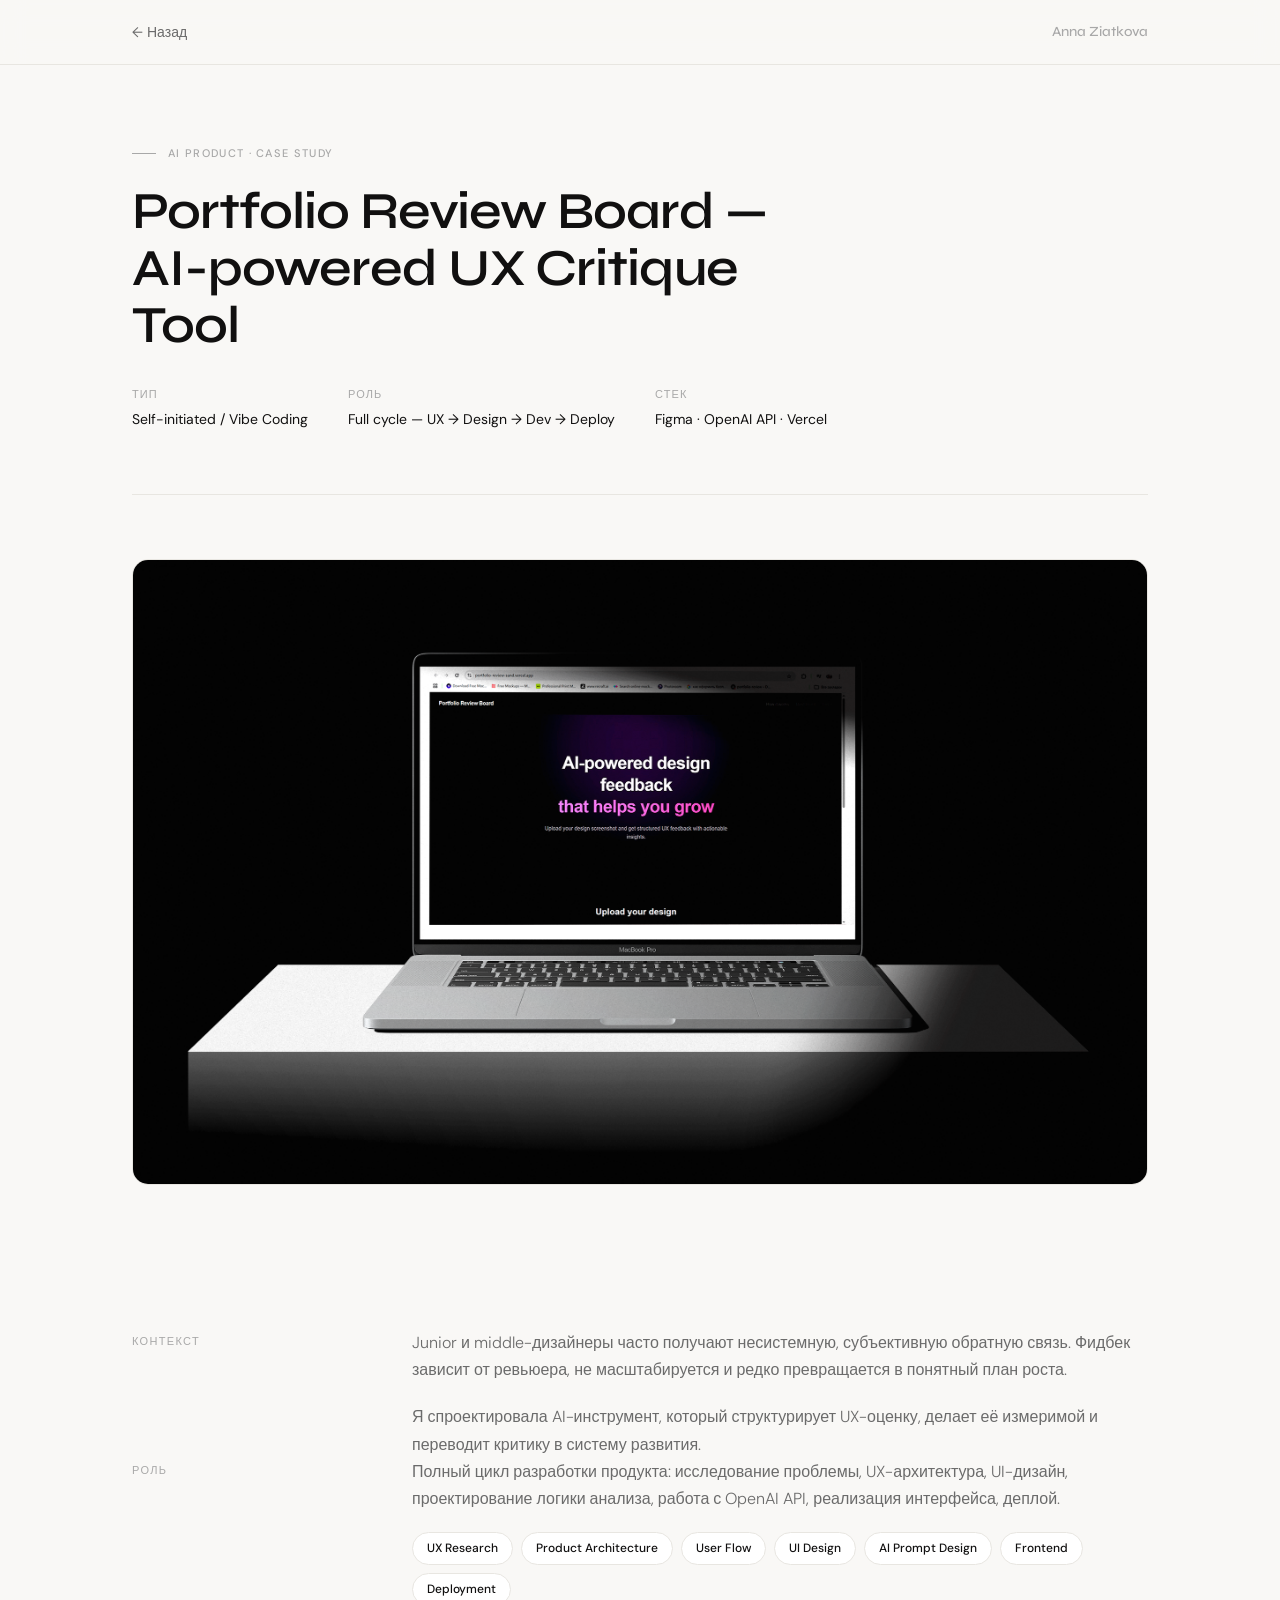
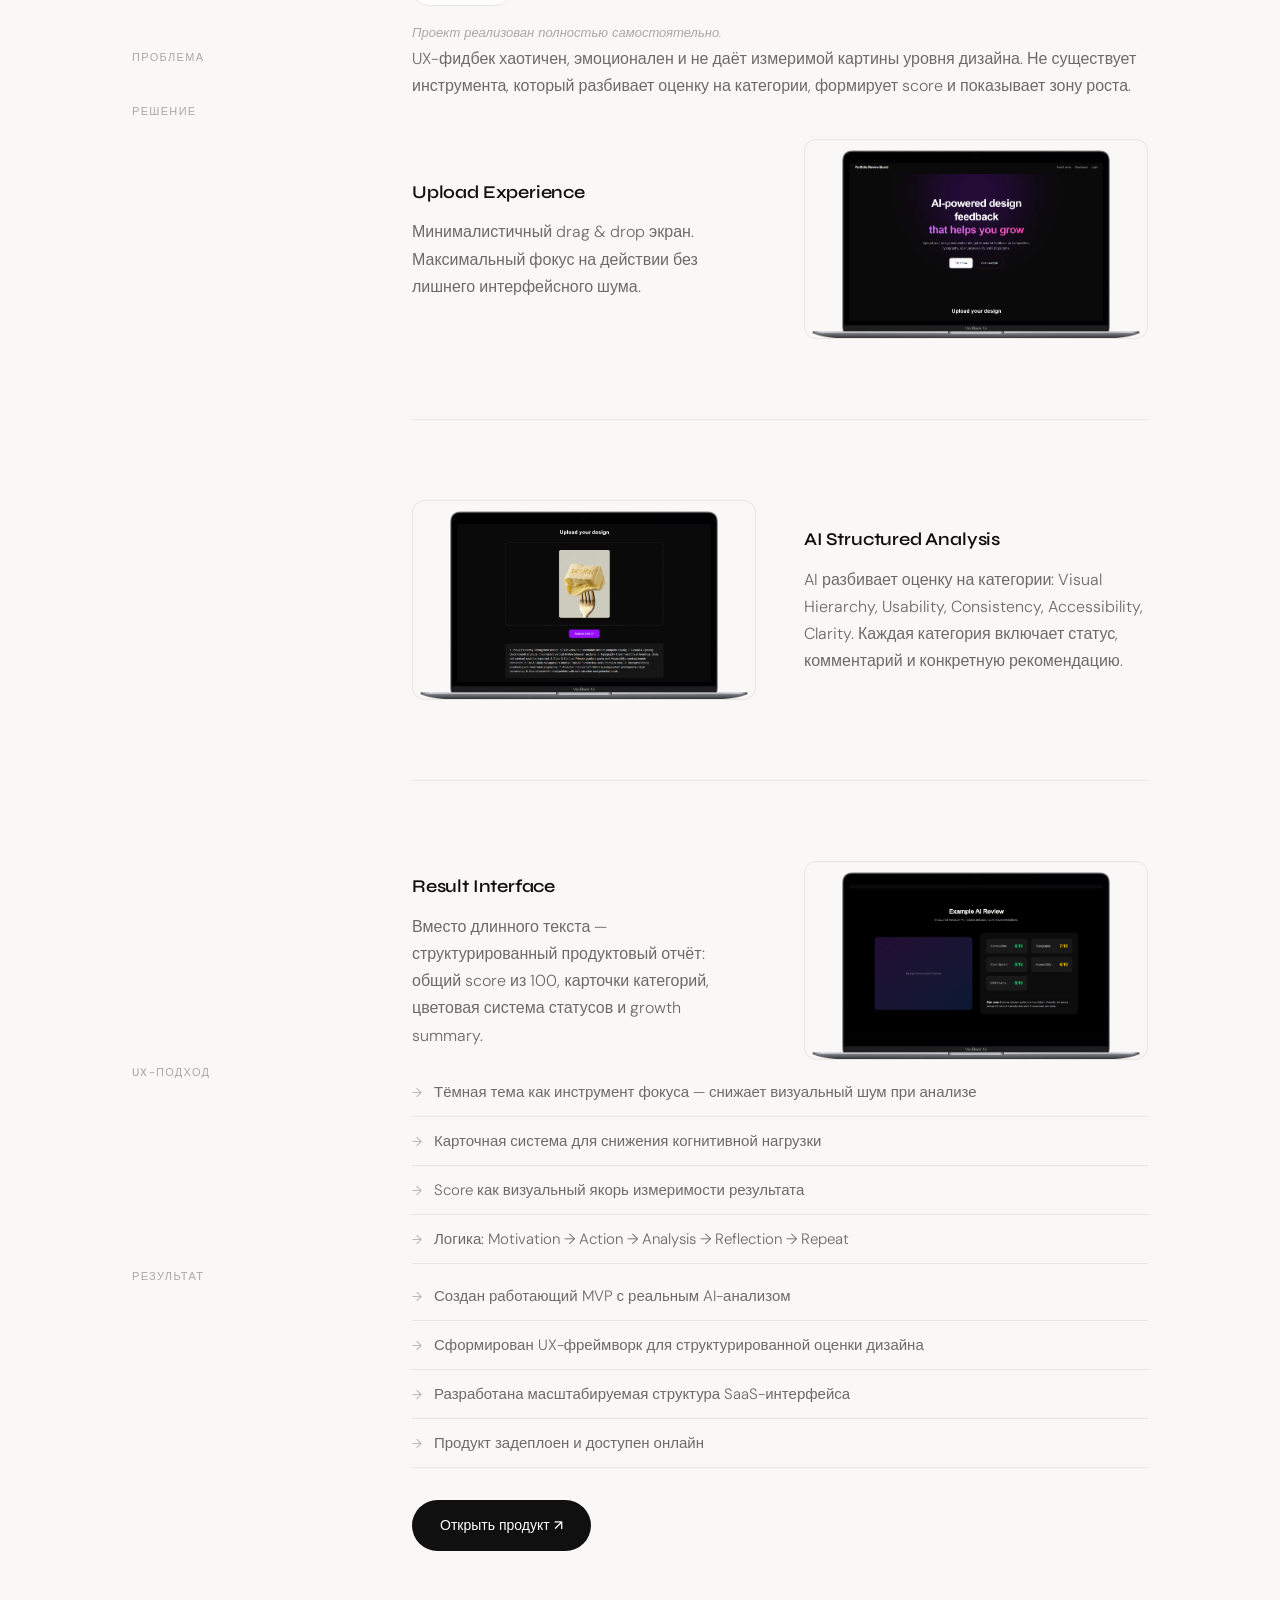
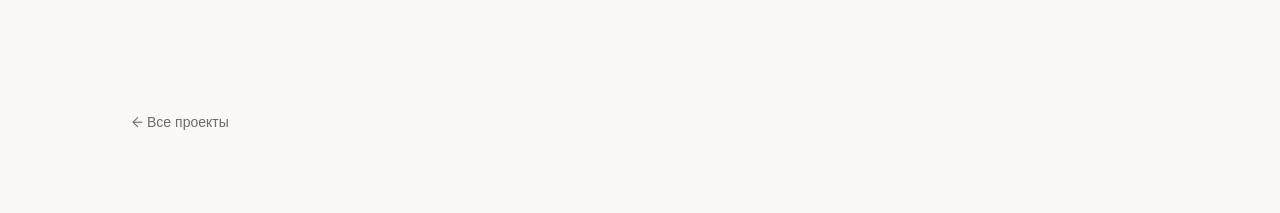
==== ai-portfolio.html @ 6f8b8b16 "update design" ====
<!DOCTYPE html>
<html lang="ru">
<head>
<meta charset="UTF-8">
<meta name="viewport" content="width=device-width, initial-scale=1.0">
<title>AI Portfolio Analysis — Anna Ziatkova</title>
<link href="https://fonts.googleapis.com/css2?family=Syne:wght@400;500;600;700&family=DM+Sans:ital,wght@0,300;0,400;0,500;1,300&display=swap" rel="stylesheet">
<style>

*, *::before, *::after {
  margin: 0;
  padding: 0;
  box-sizing: border-box;
}

:root {
  --bg: #F9F8F6;
  --surface: #FFFFFF;
  --ink: #111010;
  --ink-secondary: #6B6B6B;
  --ink-tertiary: #A8A8A8;
  --border: #E8E6E1;
  --bg-tag: #F2F1EE;

  --font-display: 'Syne', sans-serif;
  --font-body: 'DM Sans', sans-serif;
  --max-w: 1080px;
}

html { scroll-behavior: smooth; }

body {
  font-family: var(--font-body);
  background: var(--bg);
  color: var(--ink);
  font-size: 16px;
  line-height: 1.6;
  -webkit-font-smoothing: antialiased;
}

.wrap {
  max-width: var(--max-w);
  margin: 0 auto;
  padding: 0 32px;
}

/* NAV */
header {
  position: sticky;
  top: 0;
  z-index: 100;
  background: rgba(249, 248, 246, 0.9);
  backdrop-filter: blur(12px);
  border-bottom: 1px solid var(--border);
}

.nav {
  display: flex;
  justify-content: space-between;
  align-items: center;
  height: 64px;
}

.back-link {
  font-family: var(--font-body);
  font-size: 14px;
  color: var(--ink-secondary);
  text-decoration: none;
  display: flex;
  align-items: center;
  gap: 6px;
  transition: color 0.2s;
}
.back-link:hover { color: var(--ink); }

.nav-brand {
  font-family: var(--font-display);
  font-size: 14px;
  font-weight: 500;
  color: var(--ink-tertiary);
  text-decoration: none;
}

/* CASE HEADER */
.case-header {
  padding: 80px 0 64px;
  border-bottom: 1px solid var(--border);
}

.case-label {
  font-size: 11px;
  font-weight: 500;
  letter-spacing: 0.12em;
  text-transform: uppercase;
  color: var(--ink-tertiary);
  margin-bottom: 20px;
  display: flex;
  align-items: center;
  gap: 12px;
}

.case-label::before {
  content: '';
  display: block;
  width: 24px;
  height: 1px;
  background: var(--ink-tertiary);
}

.case-header h1 {
  font-family: var(--font-display);
  font-size: clamp(32px, 4.5vw, 52px);
  font-weight: 600;
  line-height: 1.1;
  letter-spacing: -0.02em;
  margin-bottom: 32px;
  max-width: 720px;
}

.case-meta-row {
  display: flex;
  gap: 40px;
  flex-wrap: wrap;
}

.case-meta-item {
  display: flex;
  flex-direction: column;
  gap: 4px;
}

.case-meta-label {
  font-size: 11px;
  letter-spacing: 0.1em;
  text-transform: uppercase;
  color: var(--ink-tertiary);
  font-weight: 500;
}

.case-meta-value {
  font-size: 14px;
  color: var(--ink);
  font-weight: 400;
}

/* HERO IMAGE */
.hero-image {
  margin: 64px 0;
}

.hero-image img {
  width: 100%;
  height: auto;
  border-radius: 16px;
  display: block;
  border: 1px solid var(--border);
}

.img-placeholder {
  width: 100%;
  height: 480px;
  border-radius: 16px;
  background: var(--surface);
  border: 1px solid var(--border);
  display: flex;
  align-items: center;
  justify-content: center;
  color: var(--ink-tertiary);
  font-size: 14px;
}

/* CONTENT */
.case-content {
  display: grid;
  grid-template-columns: 200px 1fr;
  gap: 0 80px;
  padding: 80px 0;
}

.case-section {
  display: contents;
}

.section-label {
  font-size: 11px;
  font-weight: 500;
  letter-spacing: 0.12em;
  text-transform: uppercase;
  color: var(--ink-tertiary);
  padding-top: 4px;
  position: sticky;
  top: 80px;
  align-self: start;
}

.section-body {
  padding-bottom: 80px;
  border-bottom: 1px solid var(--border);
  margin-bottom: 80px;
}

.section-body:last-child {
  border-bottom: none;
  margin-bottom: 0;
  padding-bottom: 0;
}

.section-body h2 {
  font-family: var(--font-display);
  font-size: 22px;
  font-weight: 600;
  margin-bottom: 16px;
  letter-spacing: -0.01em;
}

.section-body p {
  font-size: 16px;
  line-height: 1.7;
  color: var(--ink-secondary);
  font-weight: 300;
  margin-bottom: 20px;
}

.section-body p:last-child { margin-bottom: 0; }

/* ROLE TAGS */
.role-tags {
  display: flex;
  flex-wrap: wrap;
  gap: 8px;
  margin-top: 20px;
}

.role-tag {
  font-size: 12px;
  font-weight: 500;
  color: var(--ink);
  background: var(--surface);
  border: 1px solid var(--border);
  padding: 6px 14px;
  border-radius: 100px;
}

/* CASE NOTE */
.case-note {
  font-size: 13px !important;
  color: var(--ink-tertiary) !important;
  font-style: italic;
  margin-top: 16px !important;
}

/* SPLIT ROW (text + image) */
.split-row {
  display: grid;
  grid-template-columns: 1fr 1fr;
  gap: 48px;
  align-items: center;
  margin-top: 40px;
}

.split-row + .split-row {
  margin-top: 80px;
  padding-top: 80px;
  border-top: 1px solid var(--border);
}

.split-row.reverse { direction: rtl; }
.split-row.reverse > * { direction: ltr; }

.split-img img {
  width: 100%;
  height: auto;
  border-radius: 12px;
  display: block;
  border: 1px solid var(--border);
}

.split-img-placeholder {
  width: 100%;
  height: 280px;
  border-radius: 12px;
  background: var(--surface);
  border: 1px solid var(--border);
  display: flex;
  align-items: center;
  justify-content: center;
  color: var(--ink-tertiary);
  font-size: 13px;
}

.split-text h3 {
  font-family: var(--font-display);
  font-size: 18px;
  font-weight: 600;
  margin-bottom: 12px;
  letter-spacing: -0.01em;
}

/* RESULT LIST */
.result-list {
  list-style: none;
  margin-top: 8px;
}

.result-list li {
  font-size: 15px;
  color: var(--ink-secondary);
  font-weight: 300;
  padding: 12px 0;
  border-bottom: 1px solid var(--border);
  display: flex;
  align-items: baseline;
  gap: 12px;
}

.result-list li::before {
  content: '→';
  color: var(--ink-tertiary);
  font-size: 13px;
  flex-shrink: 0;
}

/* CTA BUTTON */
.cta-btn {
  display: inline-flex;
  align-items: center;
  gap: 8px;
  margin-top: 32px;
  padding: 14px 28px;
  background: var(--ink);
  color: #fff;
  font-family: var(--font-body);
  font-size: 14px;
  font-weight: 500;
  border-radius: 100px;
  text-decoration: none;
  transition: opacity 0.2s, transform 0.2s;
}

.cta-btn:hover {
  opacity: 0.85;
  transform: translateY(-1px);
}

/* BACK BUTTON */
.back-btn {
  display: inline-flex;
  align-items: center;
  gap: 8px;
  font-size: 14px;
  color: var(--ink-secondary);
  text-decoration: none;
  margin: 80px 0;
  transition: color 0.2s;
}
.back-btn:hover { color: var(--ink); }

/* RESPONSIVE */
@media (max-width: 860px) {
  .case-content {
    grid-template-columns: 1fr;
    gap: 0;
  }

  .section-label {
    position: static;
    margin-bottom: 12px;
  }

  .split-row {
    grid-template-columns: 1fr;
  }

  .split-row.reverse { direction: ltr; }
}

@media (max-width: 600px) {
  .wrap { padding: 0 20px; }
  .case-meta-row { gap: 24px; }
}

@keyframes fadeUp {
  from { opacity: 0; transform: translateY(12px); }
  to   { opacity: 1; transform: translateY(0); }
}

.case-label { animation: fadeUp 0.4s ease both; }
.case-header h1 { animation: fadeUp 0.4s 0.08s ease both; }
.case-meta-row { animation: fadeUp 0.4s 0.15s ease both; }

</style>
</head>
<body>

<header>
  <div class="wrap">
    <nav class="nav">
      <a href="index.html" class="back-link">← Назад</a>
      <a href="index.html" class="nav-brand">Anna Ziatkova</a>
    </nav>
  </div>
</header>

<main>
<div class="wrap">

  <div class="case-header">
    <p class="case-label">AI Product · Case Study</p>
    <h1>Portfolio Review Board — AI-powered UX Critique Tool</h1>
    <div class="case-meta-row">
      <div class="case-meta-item">
        <span class="case-meta-label">Тип</span>
        <span class="case-meta-value">Self-initiated / Vibe Coding</span>
      </div>
      <div class="case-meta-item">
        <span class="case-meta-label">Роль</span>
        <span class="case-meta-value">Full cycle — UX → Design → Dev → Deploy</span>
      </div>
      <div class="case-meta-item">
        <span class="case-meta-label">Стек</span>
        <span class="case-meta-value">Figma · OpenAI API · Vercel</span>
      </div>
    </div>
  </div>

  <div class="hero-image">
    <img src="assets/hero.png" alt="Portfolio Review Board Preview" onerror="this.parentNode.innerHTML='<div class=\'img-placeholder\'>hero.png</div>'">
  </div>

  <div class="case-content">

    <!-- CONTEXT -->
    <div class="case-section">
      <div class="section-label">Контекст</div>
      <div class="section-body">
        <p>Junior и middle-дизайнеры часто получают несистемную, субъективную обратную связь. Фидбек зависит от ревьюера, не масштабируется и редко превращается в понятный план роста.</p>
        <p>Я спроектировала AI-инструмент, который структурирует UX-оценку, делает её измеримой и переводит критику в систему развития.</p>
      </div>
    </div>

    <!-- ROLE -->
    <div class="case-section">
      <div class="section-label">Роль</div>
      <div class="section-body">
        <p>Полный цикл разработки продукта: исследование проблемы, UX-архитектура, UI-дизайн, проектирование логики анализа, работа с OpenAI API, реализация интерфейса, деплой.</p>
        <div class="role-tags">
          <span class="role-tag">UX Research</span>
          <span class="role-tag">Product Architecture</span>
          <span class="role-tag">User Flow</span>
          <span class="role-tag">UI Design</span>
          <span class="role-tag">AI Prompt Design</span>
          <span class="role-tag">Frontend</span>
          <span class="role-tag">Deployment</span>
        </div>
        <p class="case-note">Проект реализован полностью самостоятельно.</p>
      </div>
    </div>

    <!-- PROBLEM -->
    <div class="case-section">
      <div class="section-label">Проблема</div>
      <div class="section-body">
        <p>UX-фидбек хаотичен, эмоционален и не даёт измеримой картины уровня дизайна. Не существует инструмента, который разбивает оценку на категории, формирует score и показывает зону роста.</p>
      </div>
    </div>

    <!-- SOLUTION -->
    <div class="case-section">
      <div class="section-label">Решение</div>
      <div class="section-body">

        <div class="split-row">
          <div class="split-text">
            <h3>Upload Experience</h3>
            <p>Минималистичный drag & drop экран. Максимальный фокус на действии без лишнего интерфейсного шума.</p>
          </div>
          <div class="split-img">
            <img src="assets/upload.png" alt="Upload Screen" onerror="this.parentNode.innerHTML='<div class=\'split-img-placeholder\'>upload.png</div>'">
          </div>
        </div>

        <div class="split-row reverse">
          <div class="split-text">
            <h3>AI Structured Analysis</h3>
            <p>AI разбивает оценку на категории: Visual Hierarchy, Usability, Consistency, Accessibility, Clarity. Каждая категория включает статус, комментарий и конкретную рекомендацию.</p>
          </div>
          <div class="split-img">
            <img src="assets/analysis.png" alt="AI Analysis" onerror="this.parentNode.innerHTML='<div class=\'split-img-placeholder\'>analysis.png</div>'">
          </div>
        </div>

        <div class="split-row">
          <div class="split-text">
            <h3>Result Interface</h3>
            <p>Вместо длинного текста — структурированный продуктовый отчёт: общий score из 100, карточки категорий, цветовая система статусов и growth summary.</p>
          </div>
          <div class="split-img">
            <img src="assets/dashboard.png" alt="Result Dashboard" onerror="this.parentNode.innerHTML='<div class=\'split-img-placeholder\'>dashboard.png</div>'">
          </div>
        </div>

      </div>
    </div>

    <!-- UX APPROACH -->
    <div class="case-section">
      <div class="section-label">UX-подход</div>
      <div class="section-body">
        <ul class="result-list">
          <li>Тёмная тема как инструмент фокуса — снижает визуальный шум при анализе</li>
          <li>Карточная система для снижения когнитивной нагрузки</li>
          <li>Score как визуальный якорь измеримости результата</li>
          <li>Логика: Motivation → Action → Analysis → Reflection → Repeat</li>
        </ul>
      </div>
    </div>

    <!-- RESULT -->
    <div class="case-section">
      <div class="section-label">Результат</div>
      <div class="section-body">
        <ul class="result-list">
          <li>Создан работающий MVP с реальным AI-анализом</li>
          <li>Сформирован UX-фреймворк для структурированной оценки дизайна</li>
          <li>Разработана масштабируемая структура SaaS-интерфейса</li>
          <li>Продукт задеплоен и доступен онлайн</li>
        </ul>
        <a href="https://portfolio-review-sand.vercel.app" target="_blank" class="cta-btn">
          Открыть продукт ↗
        </a>
      </div>
    </div>

  </div>

  <a href="index.html" class="back-btn">← Все проекты</a>

</div>
</main>

</body>
</html>
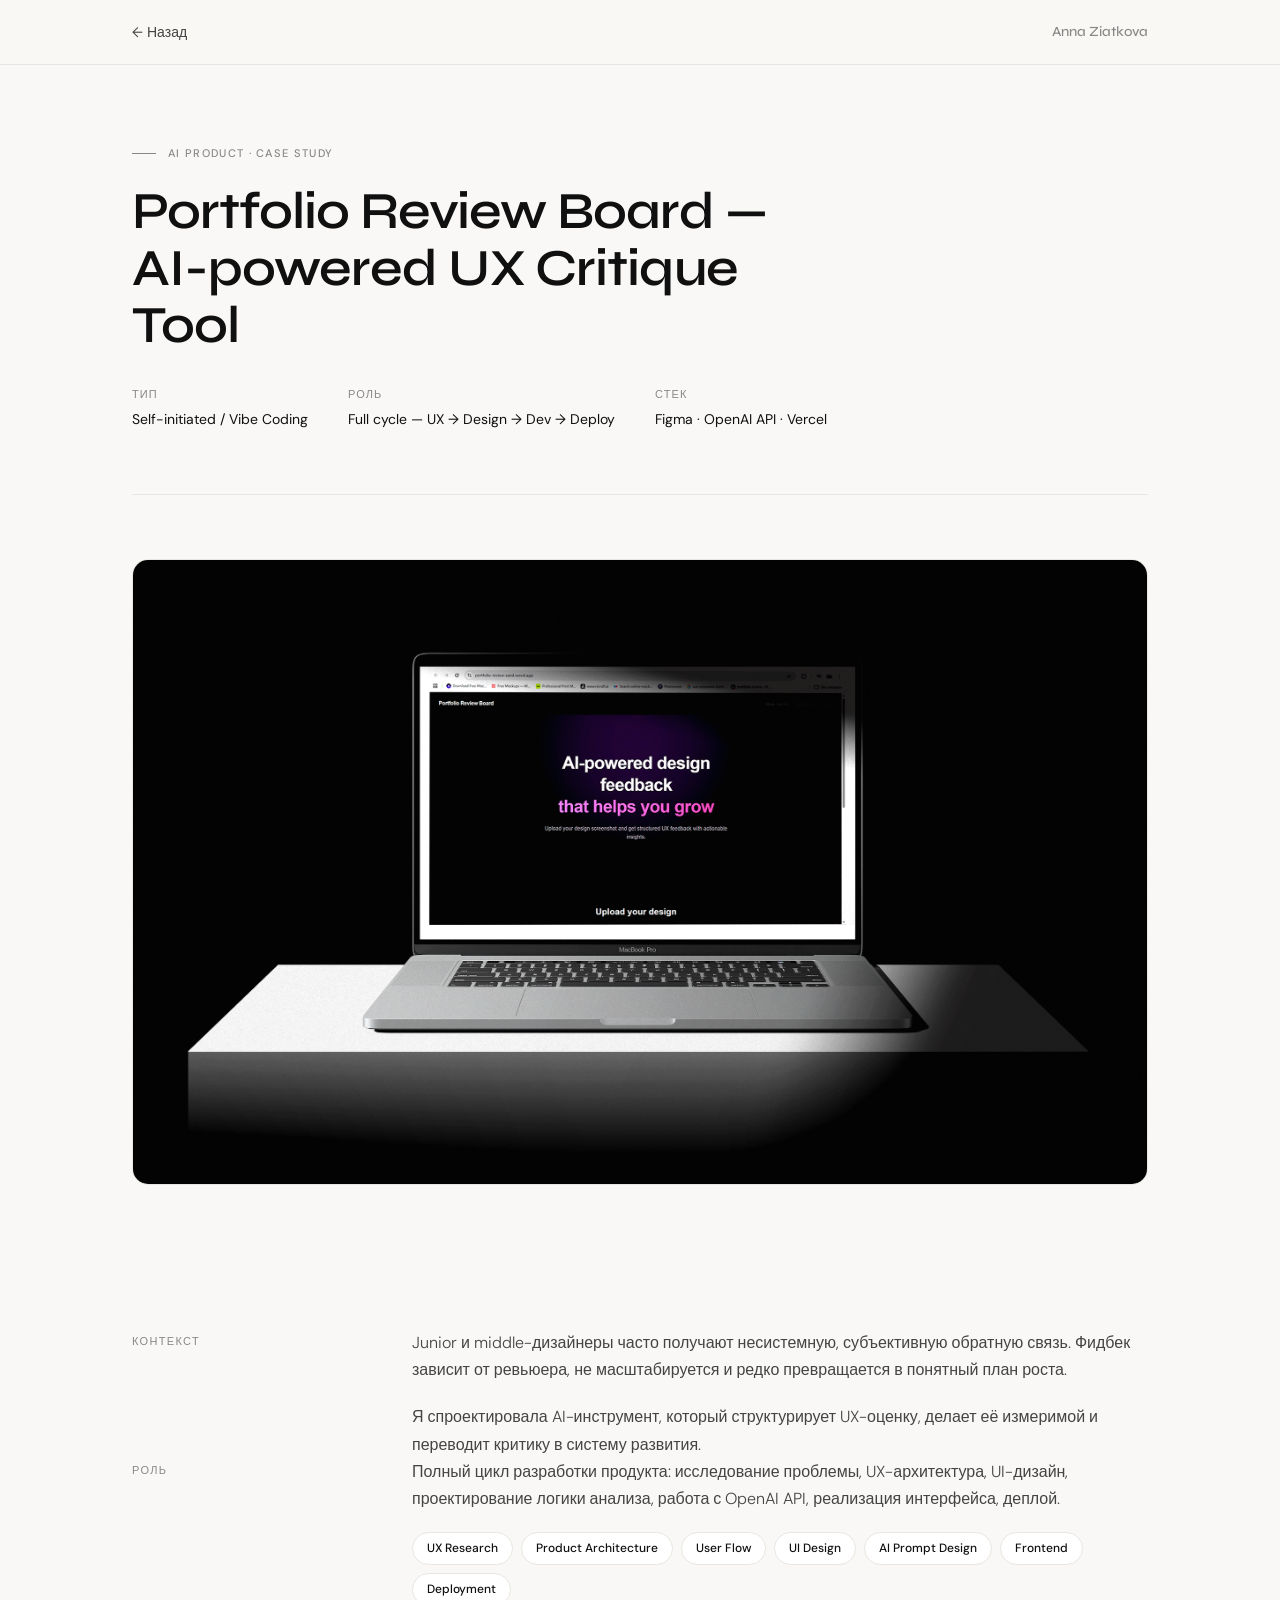
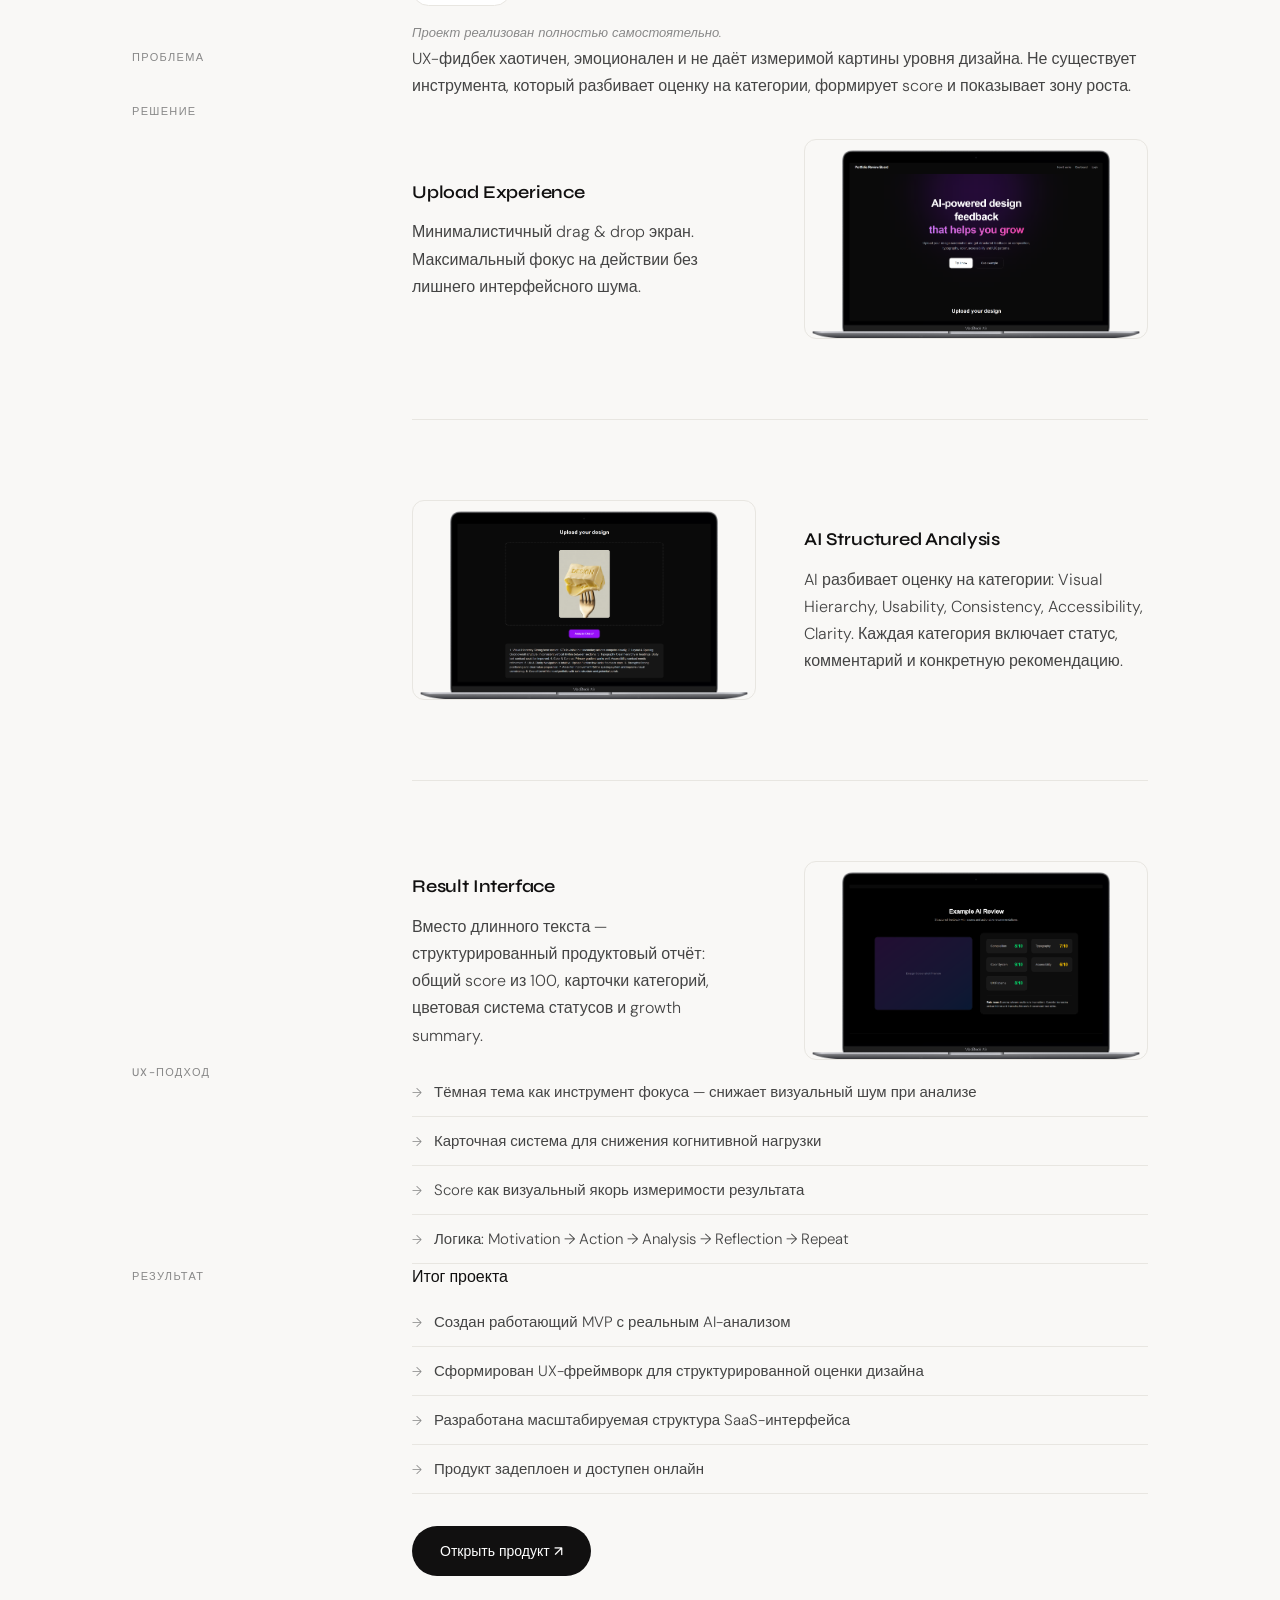
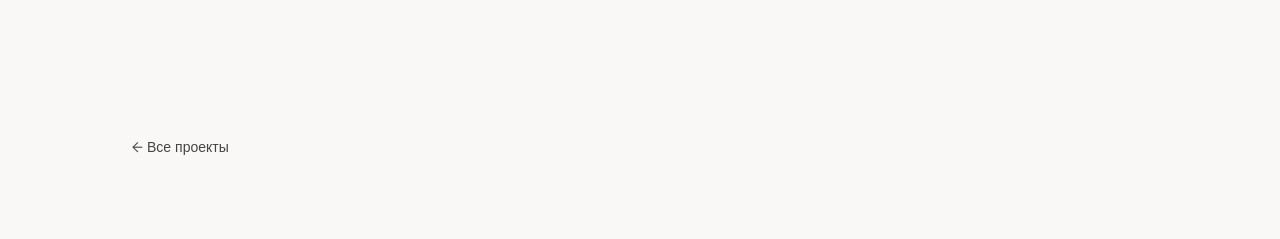
==== commit b62b2835: "fix: contrast, scroll overlap, result cards, ai button" ====
--- a/ai-portfolio.html
+++ b/ai-portfolio.html
@@ -17,8 +17,8 @@
   --bg: #F9F8F6;
   --surface: #FFFFFF;
   --ink: #111010;
-  --ink-secondary: #6B6B6B;
-  --ink-tertiary: #A8A8A8;
+  --ink-secondary: #444444;
+  --ink-tertiary: #888888;
   --border: #E8E6E1;
   --bg-tag: #F2F1EE;
 
@@ -519,13 +519,16 @@
     <div class="case-section">
       <div class="section-label">Результат</div>
       <div class="section-body">
-        <ul class="result-list">
+        <div class="result-card">
+          <div class="result-kicker">Итог проекта</div>
+          <ul class="result-list">
           <li>Создан работающий MVP с реальным AI-анализом</li>
           <li>Сформирован UX-фреймворк для структурированной оценки дизайна</li>
           <li>Разработана масштабируемая структура SaaS-интерфейса</li>
           <li>Продукт задеплоен и доступен онлайн</li>
         </ul>
-        <a href="https://portfolio-review-sand.vercel.app" target="_blank" class="cta-btn">
+        </div>
+        <a href="https://portfolio-review-sand.vercel.app/" target="_blank" class="cta-btn">
           Открыть продукт ↗
         </a>
       </div>
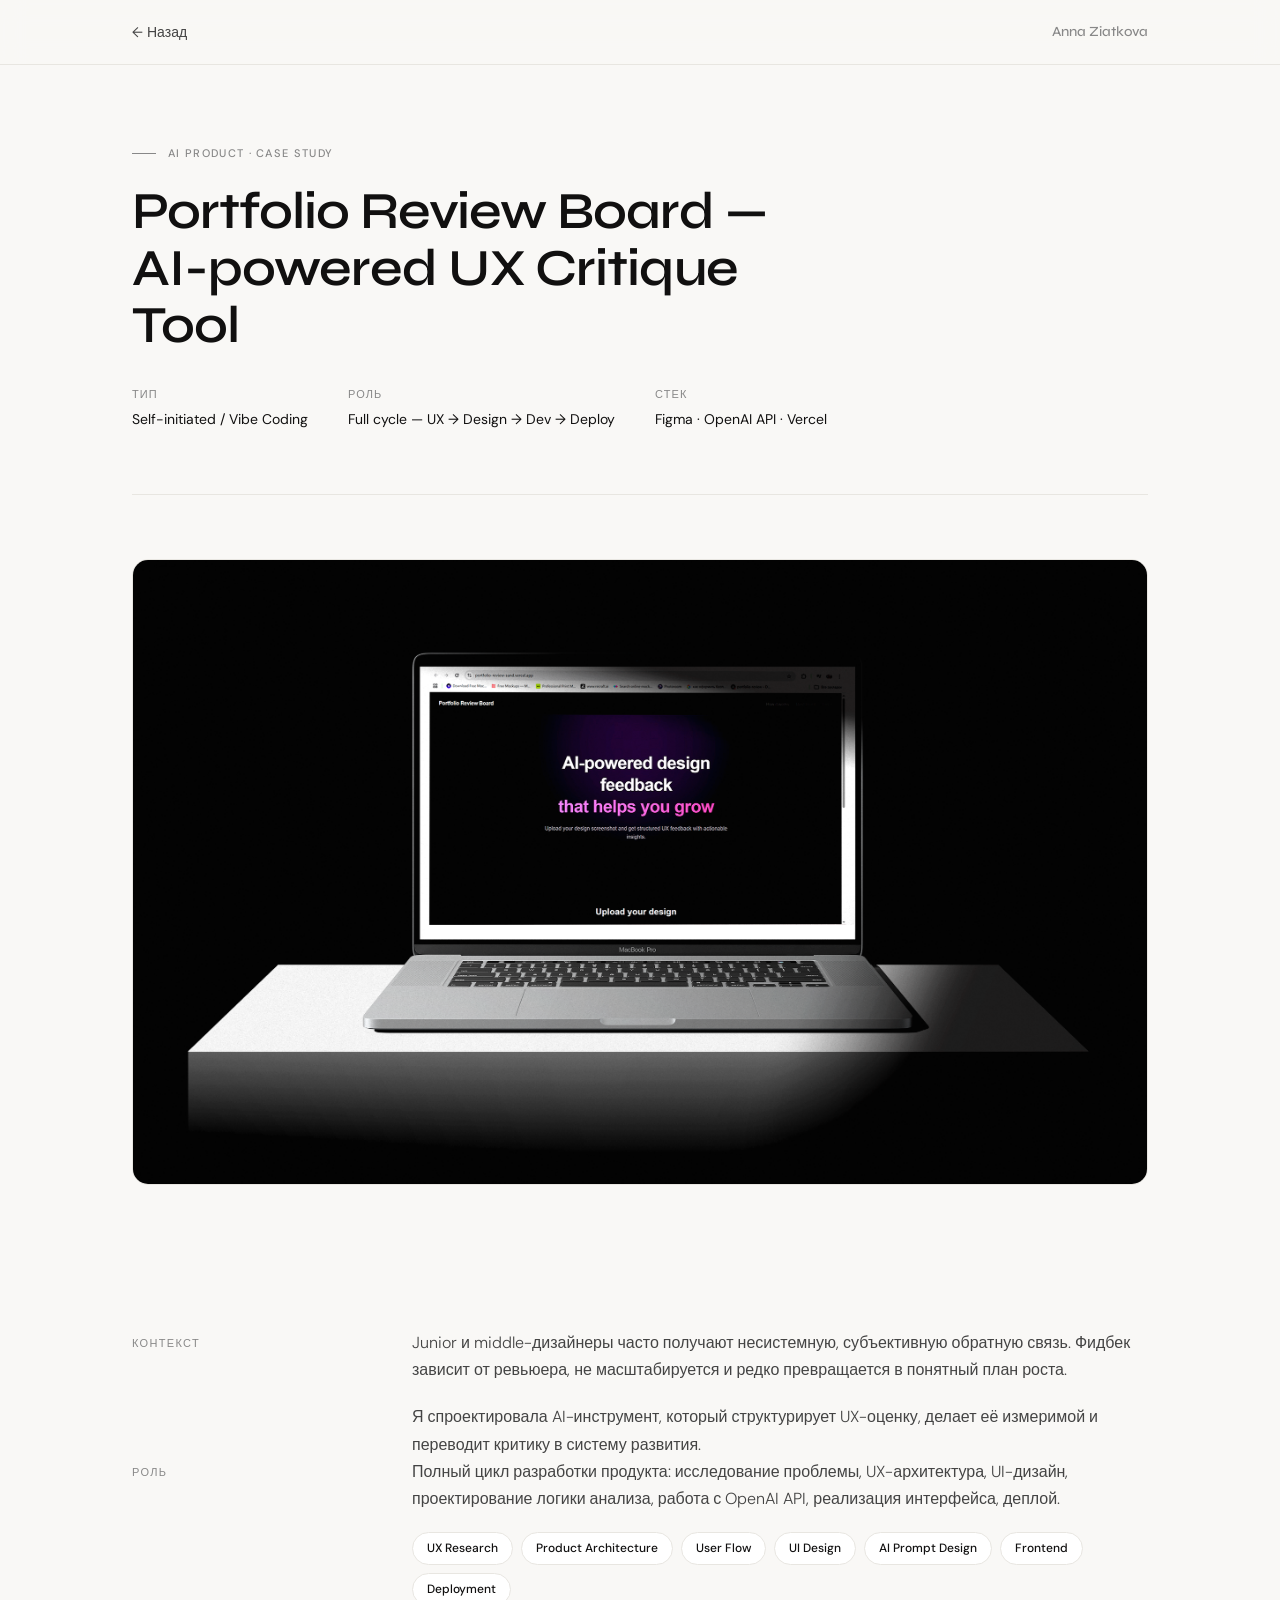
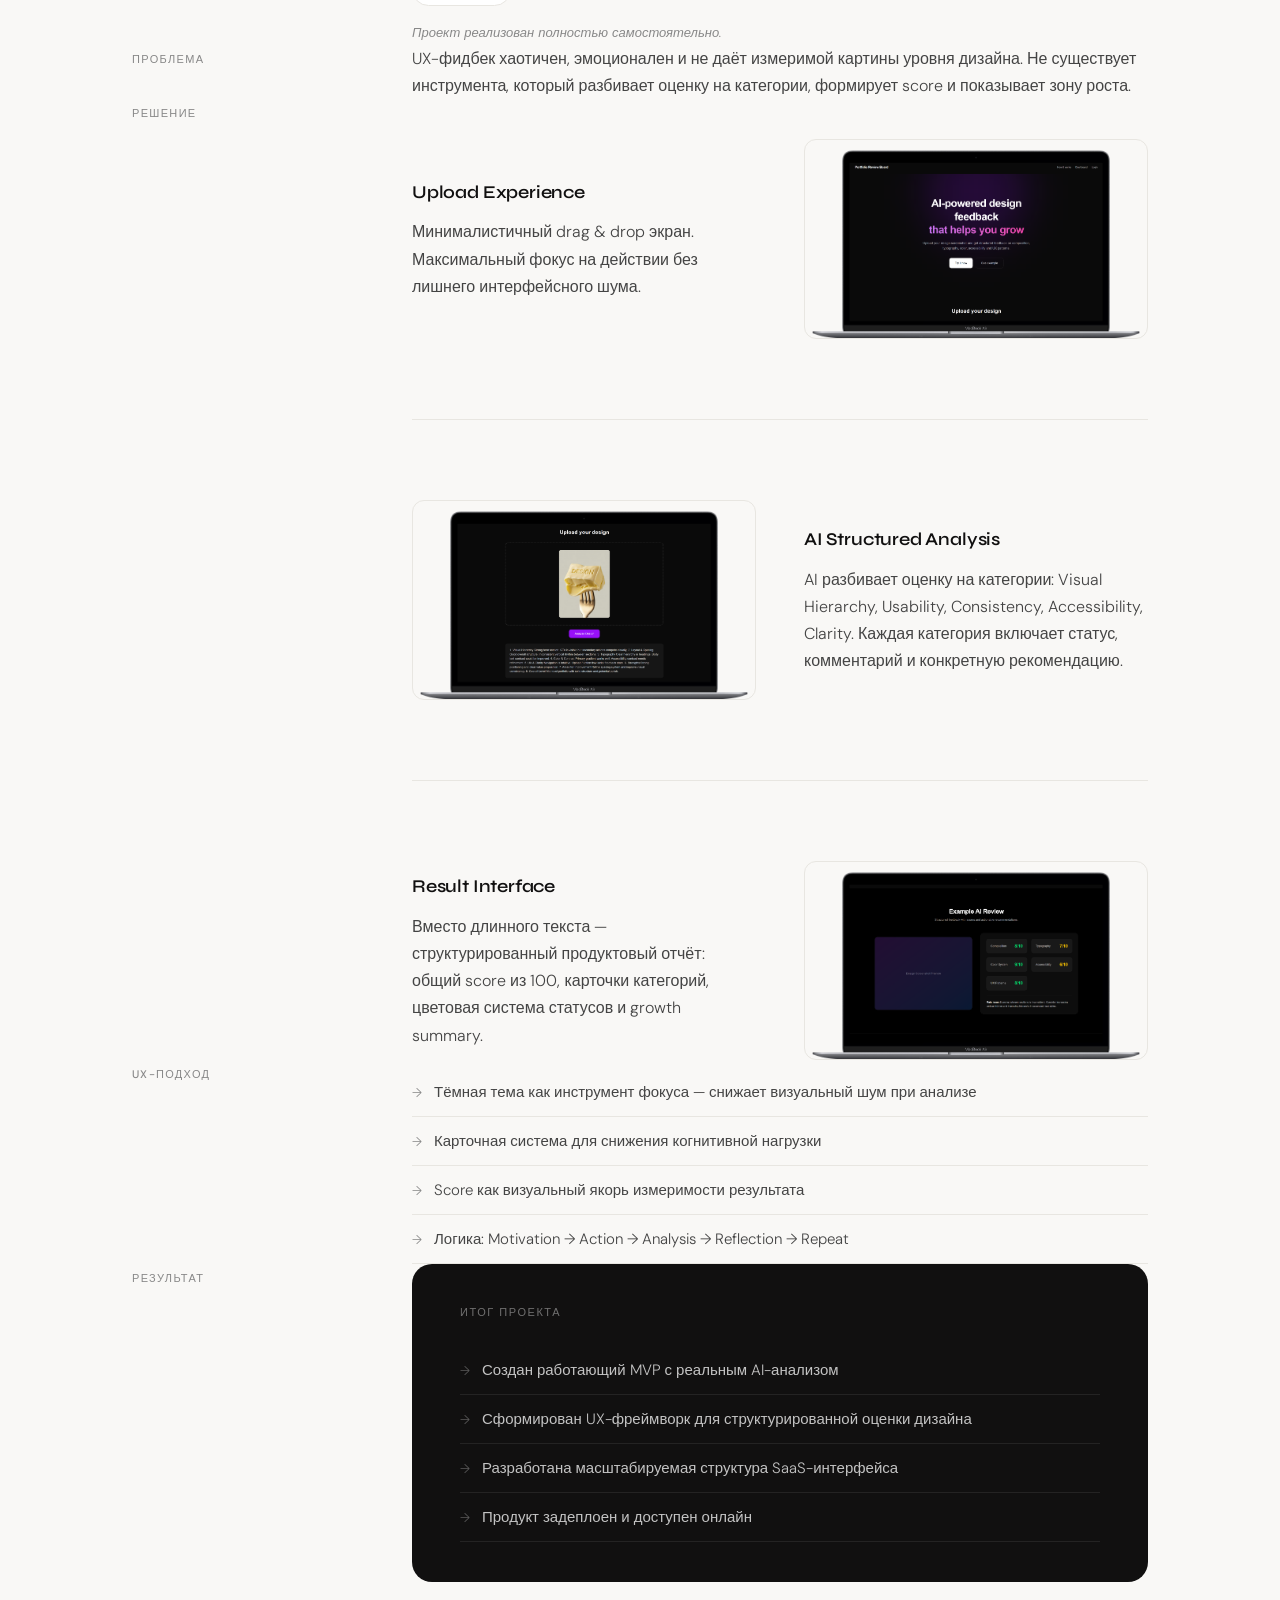
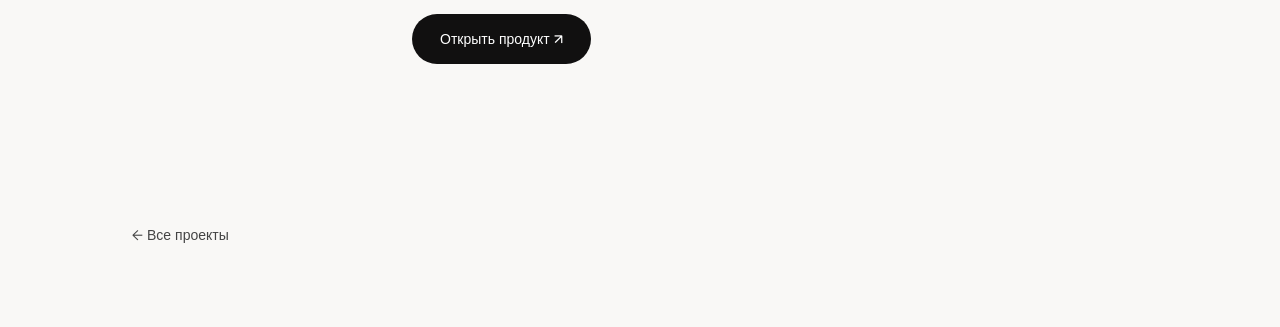
==== commit 3fa90ba9: "fix: grid layout, scroll overlap, result cards, contrast" ====
--- a/ai-portfolio.html
+++ b/ai-portfolio.html
@@ -171,14 +171,14 @@
 
 /* CONTENT */
 .case-content {
+  padding: 80px 0;
+}
+
+.case-section {
   display: grid;
   grid-template-columns: 200px 1fr;
   gap: 0 80px;
-  padding: 80px 0;
-}
-
-.case-section {
-  display: contents;
+  margin-bottom: 0;
 }
 
 .section-label {
@@ -187,21 +187,20 @@
   letter-spacing: 0.12em;
   text-transform: uppercase;
   color: var(--ink-tertiary);
-  padding-top: 4px;
+  padding-top: 6px;
   position: sticky;
   top: 80px;
   align-self: start;
+  z-index: 1;
 }
 
 .section-body {
   padding-bottom: 80px;
   border-bottom: 1px solid var(--border);
-  margin-bottom: 80px;
 }
 
 .section-body:last-child {
   border-bottom: none;
-  margin-bottom: 0;
   padding-bottom: 0;
 }
 
@@ -342,6 +341,46 @@
   transform: translateY(-1px);
 }
 
+
+/* RESULT CARD */
+.result-card {
+  background: var(--ink);
+  border-radius: 20px;
+  padding: 40px 48px;
+  margin-top: 0;
+}
+.result-card .result-kicker {
+  font-size: 11px;
+  font-weight: 500;
+  letter-spacing: 0.14em;
+  text-transform: uppercase;
+  color: rgba(255,255,255,0.4);
+  margin-bottom: 24px;
+}
+.result-card .result-list li {
+  color: rgba(255,255,255,0.75);
+  border-bottom-color: rgba(255,255,255,0.08);
+}
+.result-card .result-list li::before {
+  color: rgba(255,255,255,0.3);
+}
+.result-card .cta-btn {
+  margin-top: 32px;
+  background: rgba(255,255,255,0.1);
+  border: 1px solid rgba(255,255,255,0.2);
+  color: #fff;
+  display: inline-flex;
+  align-items: center;
+  gap: 8px;
+  padding: 12px 24px;
+  border-radius: 100px;
+  text-decoration: none;
+  font-size: 14px;
+  font-weight: 500;
+  transition: background 0.2s;
+}
+.result-card .cta-btn:hover { background: rgba(255,255,255,0.15); }
+
 /* BACK BUTTON */
 .back-btn {
   display: inline-flex;
@@ -357,10 +396,11 @@
 
 /* RESPONSIVE */
 @media (max-width: 860px) {
-  .case-content {
+  .case-section {
     grid-template-columns: 1fr;
     gap: 0;
   }
+  .result-card { padding: 28px 24px; }
 
   .section-label {
     position: static;
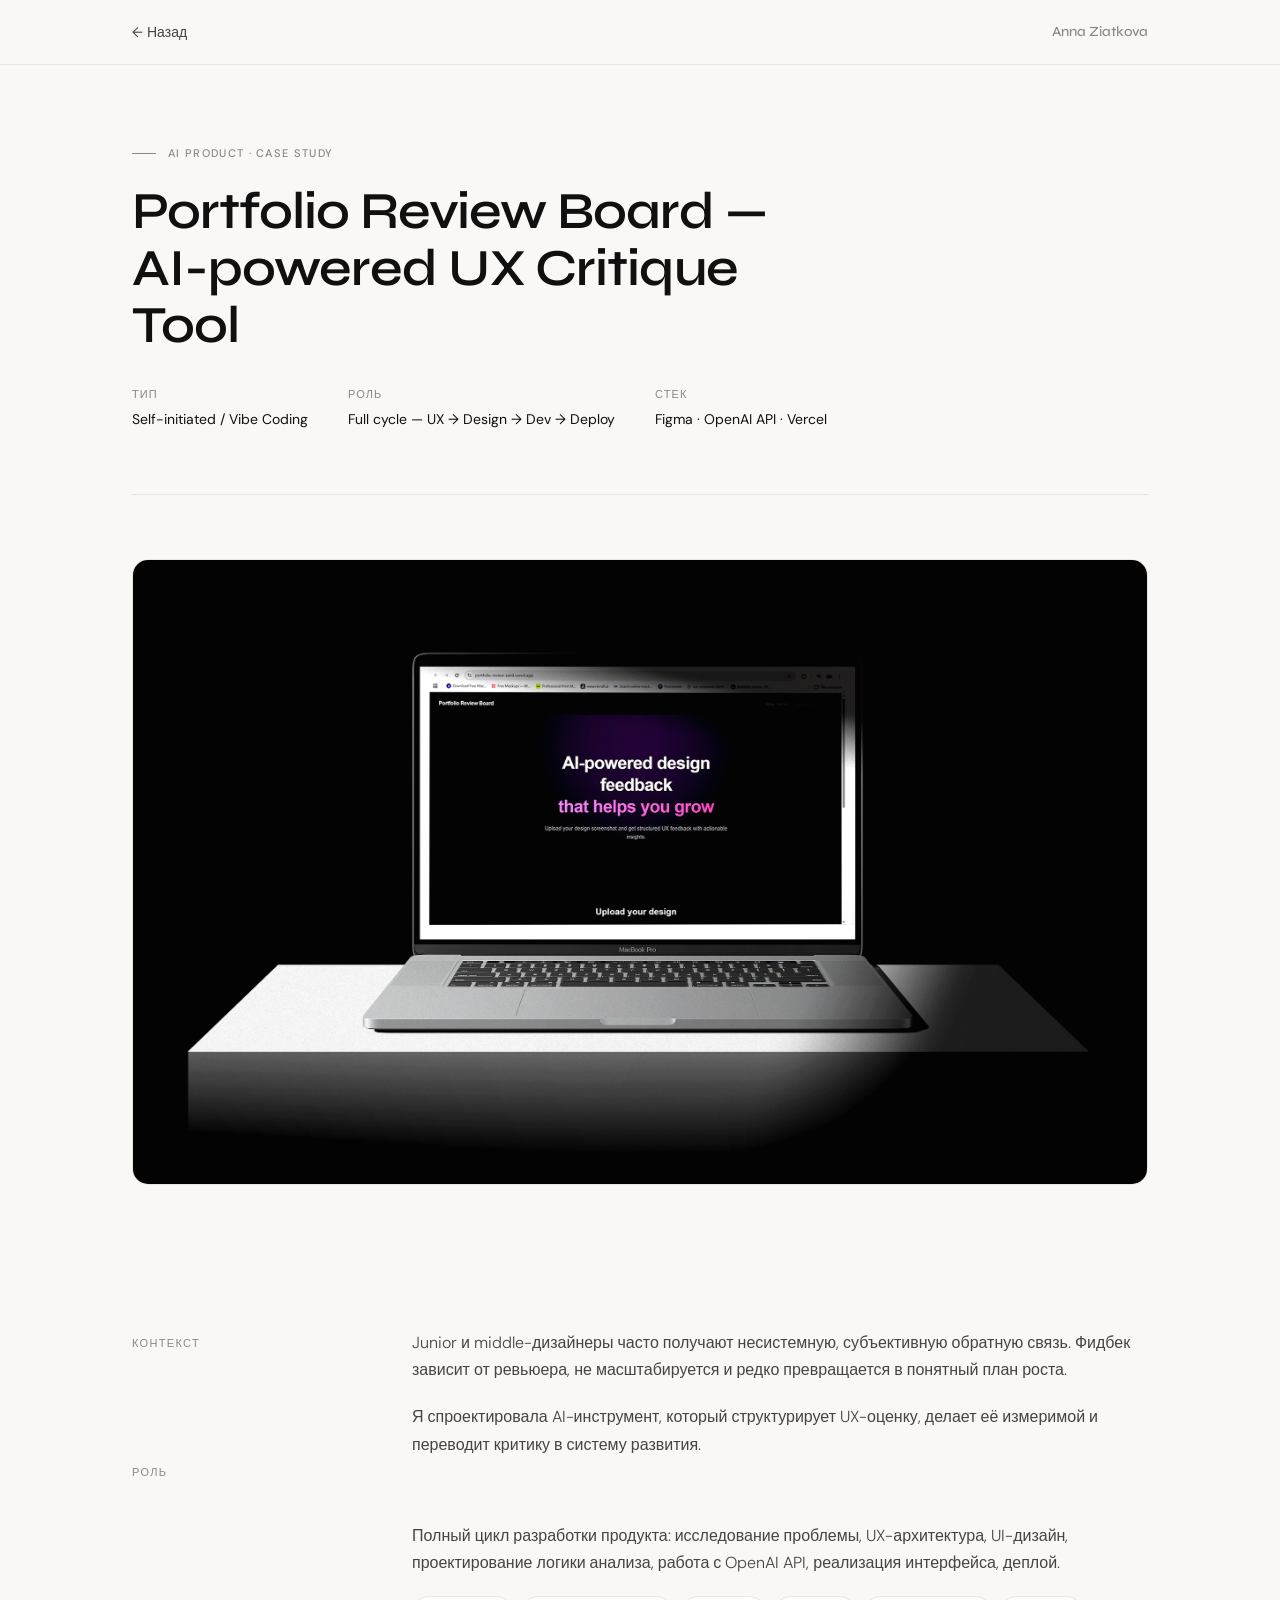
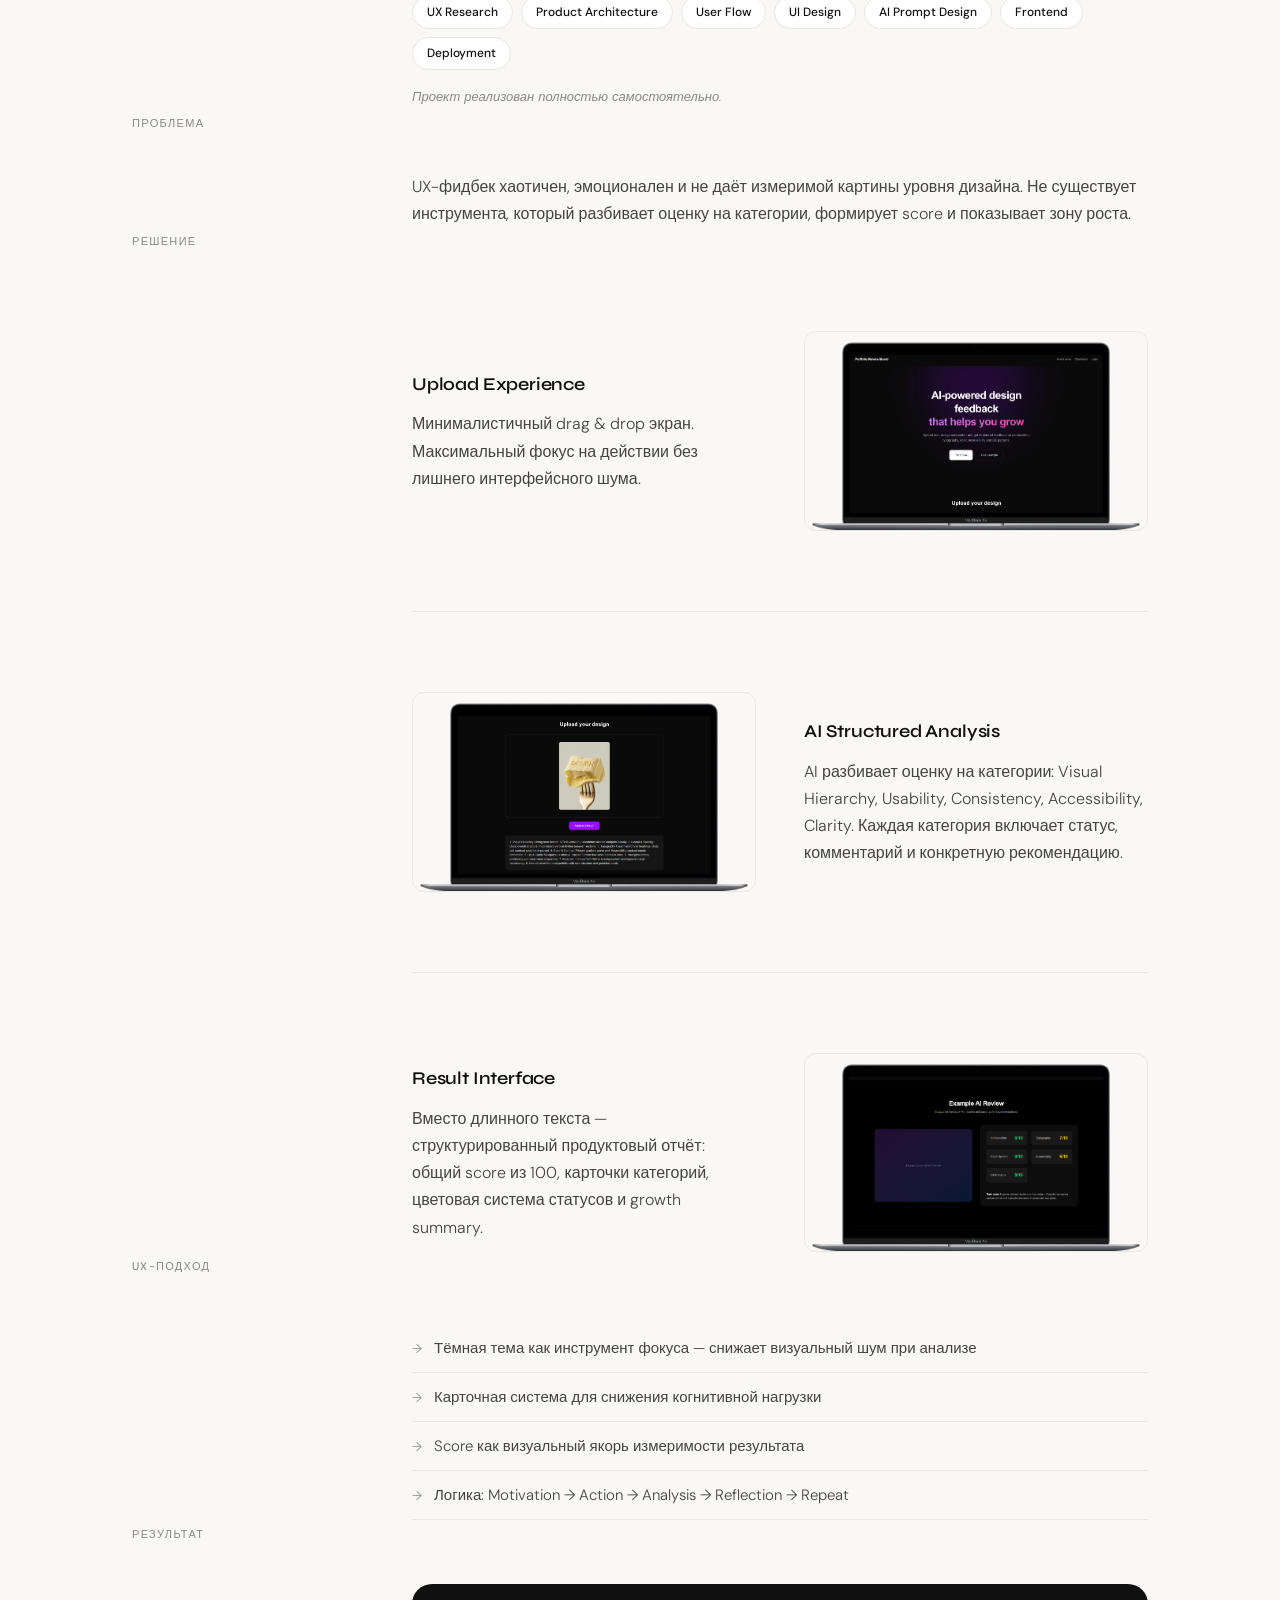
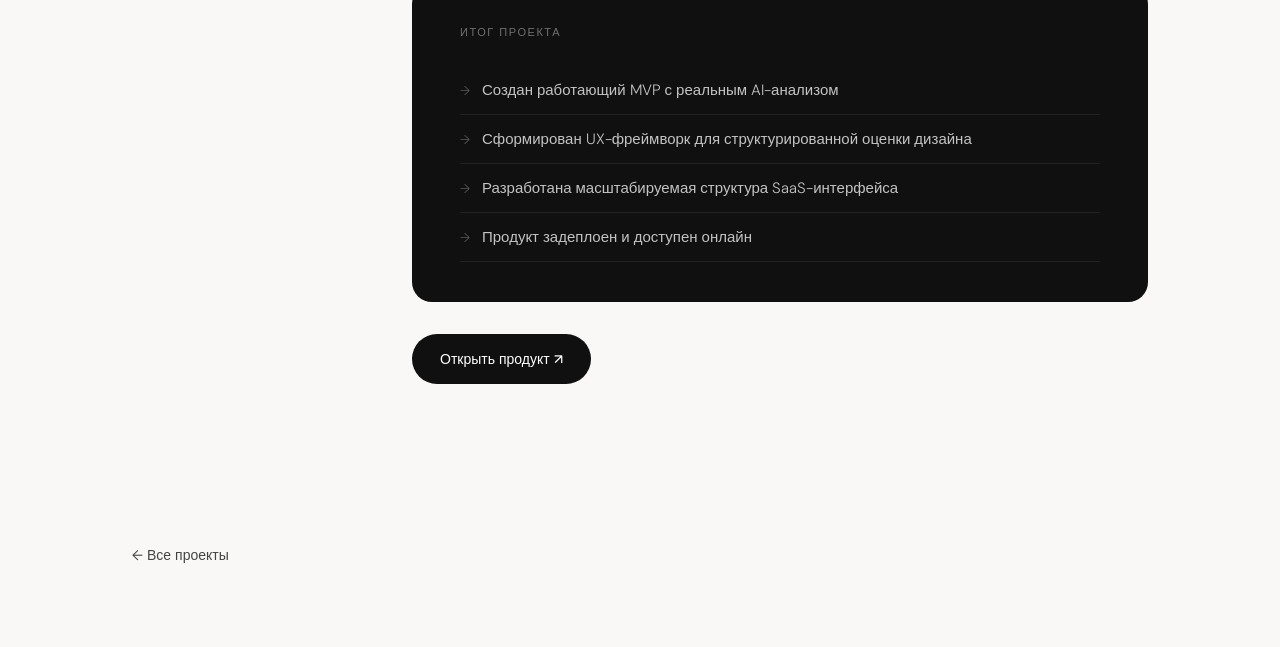
==== commit 32f83501: "final: section spacing fixed across all cases" ====
--- a/ai-portfolio.html
+++ b/ai-portfolio.html
@@ -195,10 +195,13 @@
 }
 
 .section-body {
+  padding-top: 64px;
   padding-bottom: 80px;
   border-bottom: 1px solid var(--border);
 }
 
+
+.case-content > .case-section:first-child .section-body { padding-top: 0; }
 .section-body:last-child {
   border-bottom: none;
   padding-bottom: 0;
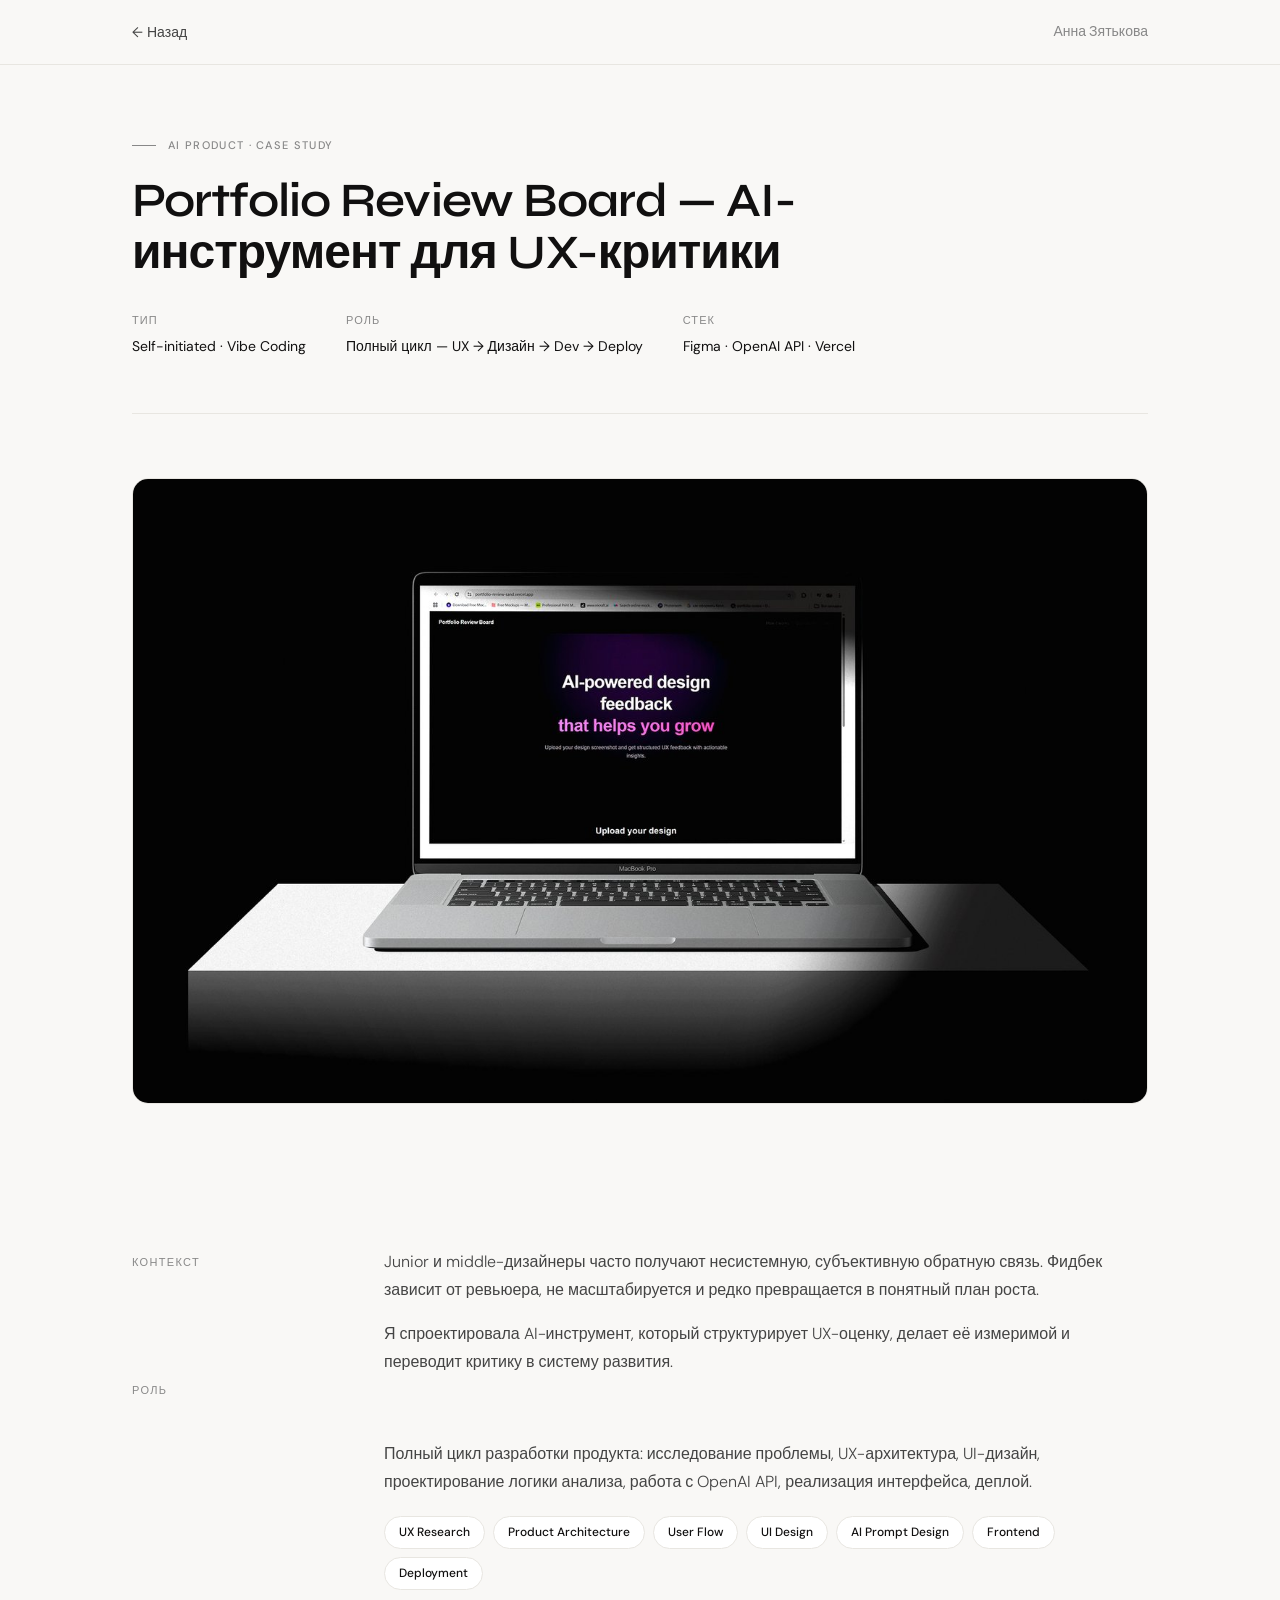
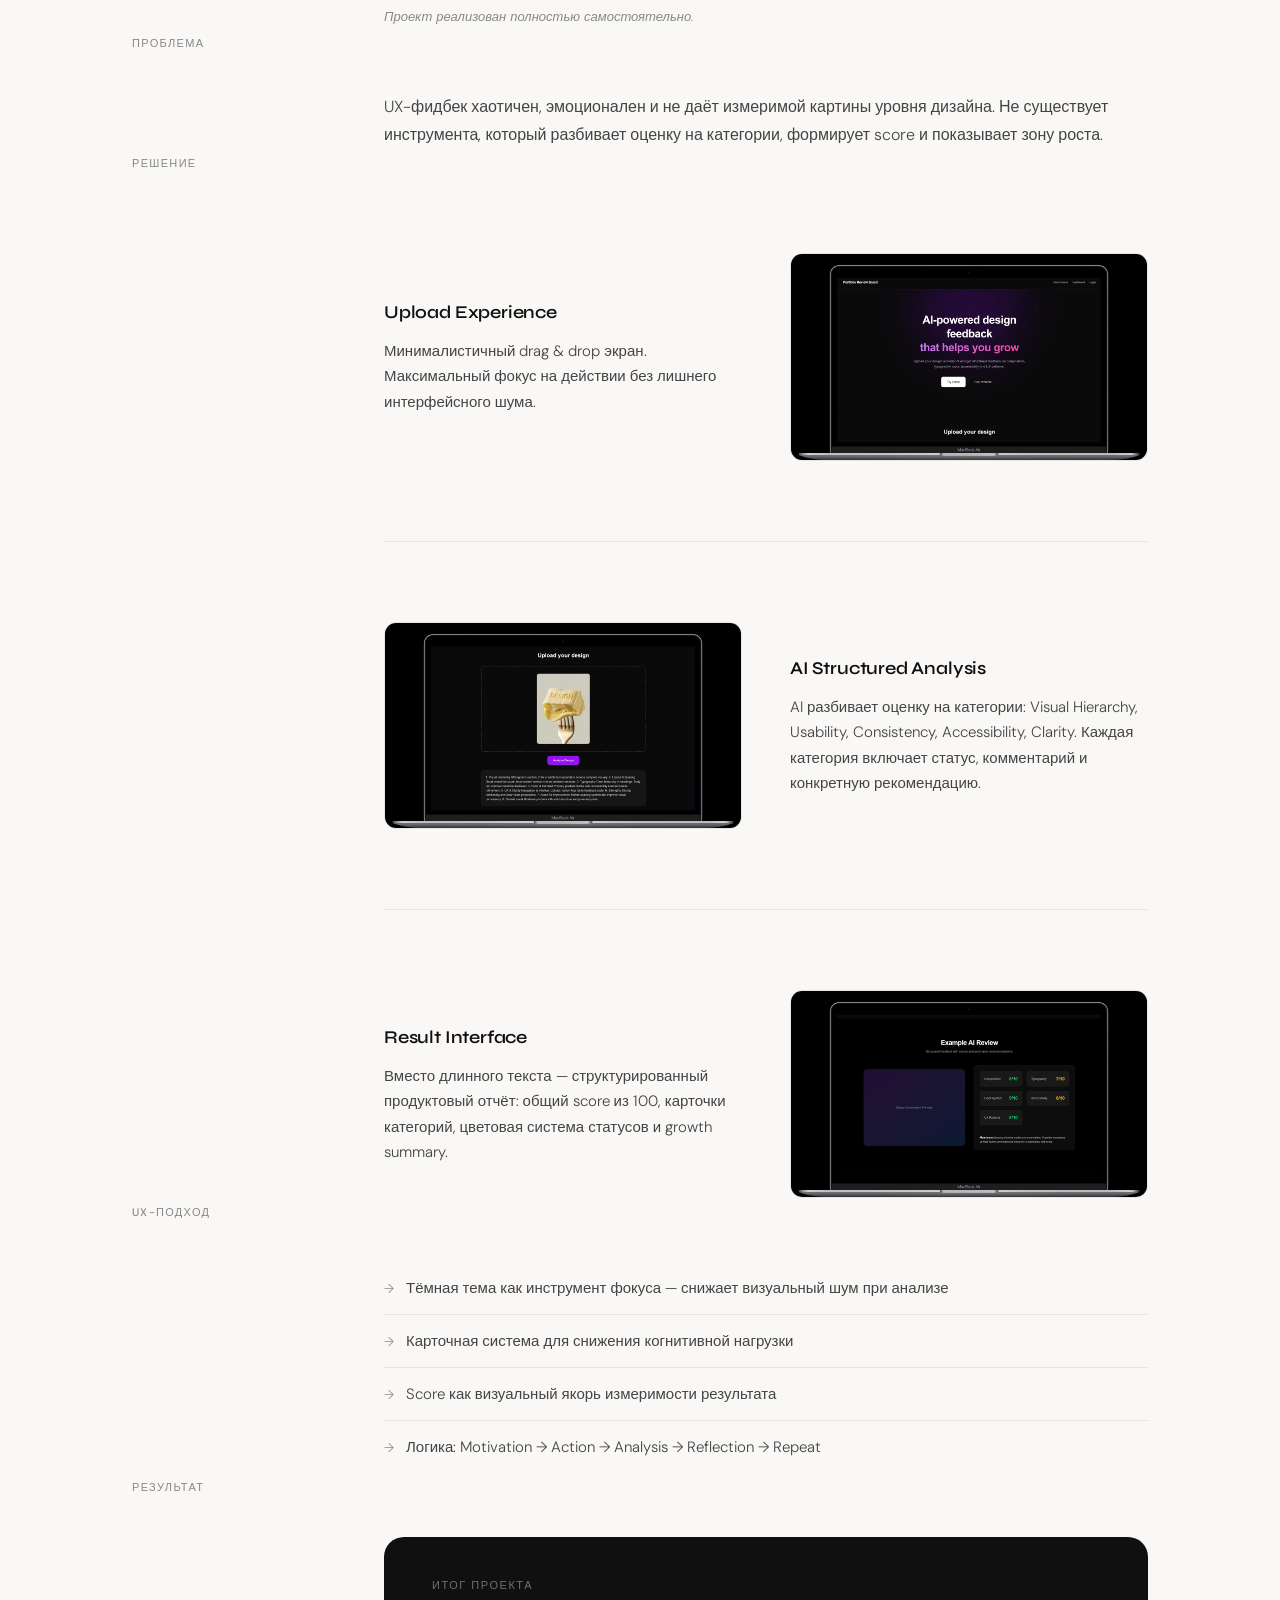
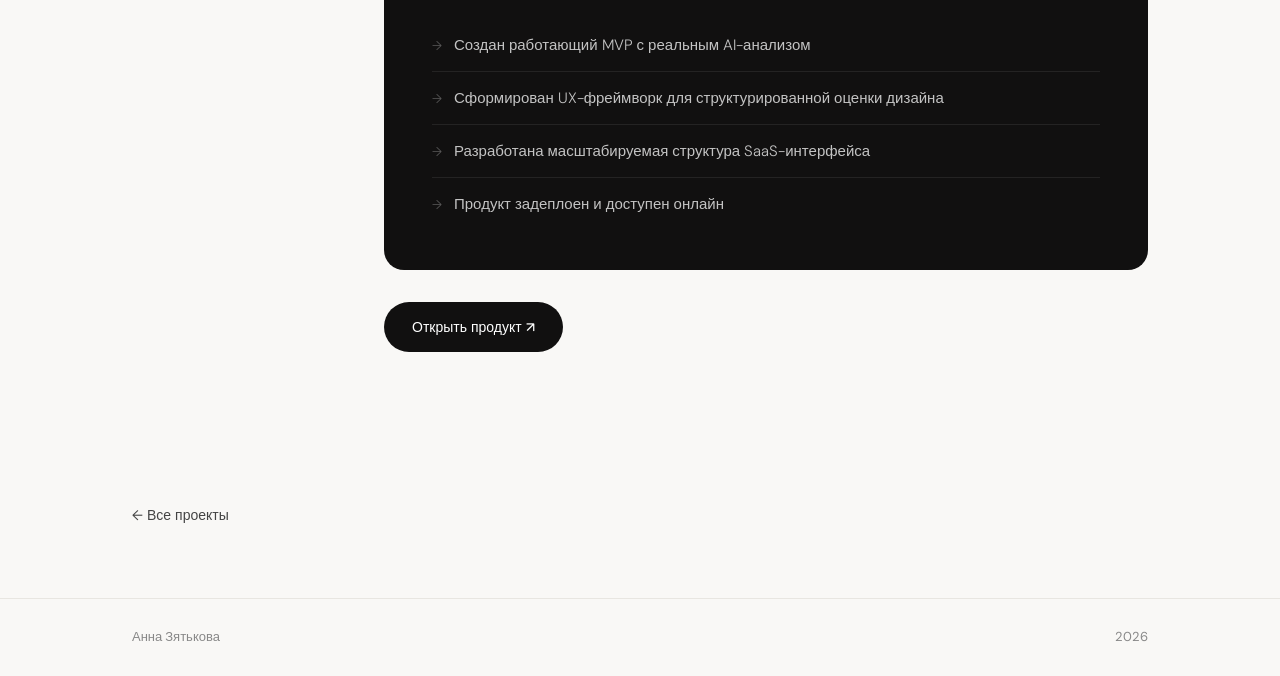
==== commit c9c00ccf: "feat: Epic 1 — shared CSS, optimized images, all pages refactored - Add css/style.css: shared design" ====
--- a/ai-portfolio.html
+++ b/ai-portfolio.html
@@ -3,434 +3,17 @@
 <head>
 <meta charset="UTF-8">
 <meta name="viewport" content="width=device-width, initial-scale=1.0">
-<title>AI Portfolio Analysis — Anna Ziatkova</title>
-<link href="https://fonts.googleapis.com/css2?family=Syne:wght@400;500;600;700&family=DM+Sans:ital,wght@0,300;0,400;0,500;1,300&display=swap" rel="stylesheet">
+<title>Portfolio Review Board — AI-инструмент · Анна Зятькова</title>
+<meta name="description" content="Кейс: AI-инструмент для структурированной UX-критики дизайн-портфолио. Полный цикл — UX, дизайн, разработка, деплой.">
+<meta property="og:title" content="Portfolio Review Board — AI UX Critique Tool">
+<meta property="og:description" content="AI-приложение с OpenAI API, авторизацией и базой данных. Разработано с Vibe Coding.">
+<meta property="og:image" content="https://product-designer-portfolio-gamma.vercel.app/assets/hero.jpg">
+<link rel="stylesheet" href="css/style.css">
 <style>
-
-*, *::before, *::after {
-  margin: 0;
-  padding: 0;
-  box-sizing: border-box;
+.case-note {
+  font-size: 13px !important; color: var(--ink-tertiary) !important;
+  font-style: italic; margin-top: 16px !important;
 }
-
-:root {
-  --bg: #F9F8F6;
-  --surface: #FFFFFF;
-  --ink: #111010;
-  --ink-secondary: #444444;
-  --ink-tertiary: #888888;
-  --border: #E8E6E1;
-  --bg-tag: #F2F1EE;
-
-  --font-display: 'Syne', sans-serif;
-  --font-body: 'DM Sans', sans-serif;
-  --max-w: 1080px;
-}
-
-html { scroll-behavior: smooth; }
-
-body {
-  font-family: var(--font-body);
-  background: var(--bg);
-  color: var(--ink);
-  font-size: 16px;
-  line-height: 1.6;
-  -webkit-font-smoothing: antialiased;
-}
-
-.wrap {
-  max-width: var(--max-w);
-  margin: 0 auto;
-  padding: 0 32px;
-}
-
-/* NAV */
-header {
-  position: sticky;
-  top: 0;
-  z-index: 100;
-  background: rgba(249, 248, 246, 0.9);
-  backdrop-filter: blur(12px);
-  border-bottom: 1px solid var(--border);
-}
-
-.nav {
-  display: flex;
-  justify-content: space-between;
-  align-items: center;
-  height: 64px;
-}
-
-.back-link {
-  font-family: var(--font-body);
-  font-size: 14px;
-  color: var(--ink-secondary);
-  text-decoration: none;
-  display: flex;
-  align-items: center;
-  gap: 6px;
-  transition: color 0.2s;
-}
-.back-link:hover { color: var(--ink); }
-
-.nav-brand {
-  font-family: var(--font-display);
-  font-size: 14px;
-  font-weight: 500;
-  color: var(--ink-tertiary);
-  text-decoration: none;
-}
-
-/* CASE HEADER */
-.case-header {
-  padding: 80px 0 64px;
-  border-bottom: 1px solid var(--border);
-}
-
-.case-label {
-  font-size: 11px;
-  font-weight: 500;
-  letter-spacing: 0.12em;
-  text-transform: uppercase;
-  color: var(--ink-tertiary);
-  margin-bottom: 20px;
-  display: flex;
-  align-items: center;
-  gap: 12px;
-}
-
-.case-label::before {
-  content: '';
-  display: block;
-  width: 24px;
-  height: 1px;
-  background: var(--ink-tertiary);
-}
-
-.case-header h1 {
-  font-family: var(--font-display);
-  font-size: clamp(32px, 4.5vw, 52px);
-  font-weight: 600;
-  line-height: 1.1;
-  letter-spacing: -0.02em;
-  margin-bottom: 32px;
-  max-width: 720px;
-}
-
-.case-meta-row {
-  display: flex;
-  gap: 40px;
-  flex-wrap: wrap;
-}
-
-.case-meta-item {
-  display: flex;
-  flex-direction: column;
-  gap: 4px;
-}
-
-.case-meta-label {
-  font-size: 11px;
-  letter-spacing: 0.1em;
-  text-transform: uppercase;
-  color: var(--ink-tertiary);
-  font-weight: 500;
-}
-
-.case-meta-value {
-  font-size: 14px;
-  color: var(--ink);
-  font-weight: 400;
-}
-
-/* HERO IMAGE */
-.hero-image {
-  margin: 64px 0;
-}
-
-.hero-image img {
-  width: 100%;
-  height: auto;
-  border-radius: 16px;
-  display: block;
-  border: 1px solid var(--border);
-}
-
-.img-placeholder {
-  width: 100%;
-  height: 480px;
-  border-radius: 16px;
-  background: var(--surface);
-  border: 1px solid var(--border);
-  display: flex;
-  align-items: center;
-  justify-content: center;
-  color: var(--ink-tertiary);
-  font-size: 14px;
-}
-
-/* CONTENT */
-.case-content {
-  padding: 80px 0;
-}
-
-.case-section {
-  display: grid;
-  grid-template-columns: 200px 1fr;
-  gap: 0 80px;
-  margin-bottom: 0;
-}
-
-.section-label {
-  font-size: 11px;
-  font-weight: 500;
-  letter-spacing: 0.12em;
-  text-transform: uppercase;
-  color: var(--ink-tertiary);
-  padding-top: 6px;
-  position: sticky;
-  top: 80px;
-  align-self: start;
-  z-index: 1;
-}
-
-.section-body {
-  padding-top: 64px;
-  padding-bottom: 80px;
-  border-bottom: 1px solid var(--border);
-}
-
-
-.case-content > .case-section:first-child .section-body { padding-top: 0; }
-.section-body:last-child {
-  border-bottom: none;
-  padding-bottom: 0;
-}
-
-.section-body h2 {
-  font-family: var(--font-display);
-  font-size: 22px;
-  font-weight: 600;
-  margin-bottom: 16px;
-  letter-spacing: -0.01em;
-}
-
-.section-body p {
-  font-size: 16px;
-  line-height: 1.7;
-  color: var(--ink-secondary);
-  font-weight: 300;
-  margin-bottom: 20px;
-}
-
-.section-body p:last-child { margin-bottom: 0; }
-
-/* ROLE TAGS */
-.role-tags {
-  display: flex;
-  flex-wrap: wrap;
-  gap: 8px;
-  margin-top: 20px;
-}
-
-.role-tag {
-  font-size: 12px;
-  font-weight: 500;
-  color: var(--ink);
-  background: var(--surface);
-  border: 1px solid var(--border);
-  padding: 6px 14px;
-  border-radius: 100px;
-}
-
-/* CASE NOTE */
-.case-note {
-  font-size: 13px !important;
-  color: var(--ink-tertiary) !important;
-  font-style: italic;
-  margin-top: 16px !important;
-}
-
-/* SPLIT ROW (text + image) */
-.split-row {
-  display: grid;
-  grid-template-columns: 1fr 1fr;
-  gap: 48px;
-  align-items: center;
-  margin-top: 40px;
-}
-
-.split-row + .split-row {
-  margin-top: 80px;
-  padding-top: 80px;
-  border-top: 1px solid var(--border);
-}
-
-.split-row.reverse { direction: rtl; }
-.split-row.reverse > * { direction: ltr; }
-
-.split-img img {
-  width: 100%;
-  height: auto;
-  border-radius: 12px;
-  display: block;
-  border: 1px solid var(--border);
-}
-
-.split-img-placeholder {
-  width: 100%;
-  height: 280px;
-  border-radius: 12px;
-  background: var(--surface);
-  border: 1px solid var(--border);
-  display: flex;
-  align-items: center;
-  justify-content: center;
-  color: var(--ink-tertiary);
-  font-size: 13px;
-}
-
-.split-text h3 {
-  font-family: var(--font-display);
-  font-size: 18px;
-  font-weight: 600;
-  margin-bottom: 12px;
-  letter-spacing: -0.01em;
-}
-
-/* RESULT LIST */
-.result-list {
-  list-style: none;
-  margin-top: 8px;
-}
-
-.result-list li {
-  font-size: 15px;
-  color: var(--ink-secondary);
-  font-weight: 300;
-  padding: 12px 0;
-  border-bottom: 1px solid var(--border);
-  display: flex;
-  align-items: baseline;
-  gap: 12px;
-}
-
-.result-list li::before {
-  content: '→';
-  color: var(--ink-tertiary);
-  font-size: 13px;
-  flex-shrink: 0;
-}
-
-/* CTA BUTTON */
-.cta-btn {
-  display: inline-flex;
-  align-items: center;
-  gap: 8px;
-  margin-top: 32px;
-  padding: 14px 28px;
-  background: var(--ink);
-  color: #fff;
-  font-family: var(--font-body);
-  font-size: 14px;
-  font-weight: 500;
-  border-radius: 100px;
-  text-decoration: none;
-  transition: opacity 0.2s, transform 0.2s;
-}
-
-.cta-btn:hover {
-  opacity: 0.85;
-  transform: translateY(-1px);
-}
-
-
-/* RESULT CARD */
-.result-card {
-  background: var(--ink);
-  border-radius: 20px;
-  padding: 40px 48px;
-  margin-top: 0;
-}
-.result-card .result-kicker {
-  font-size: 11px;
-  font-weight: 500;
-  letter-spacing: 0.14em;
-  text-transform: uppercase;
-  color: rgba(255,255,255,0.4);
-  margin-bottom: 24px;
-}
-.result-card .result-list li {
-  color: rgba(255,255,255,0.75);
-  border-bottom-color: rgba(255,255,255,0.08);
-}
-.result-card .result-list li::before {
-  color: rgba(255,255,255,0.3);
-}
-.result-card .cta-btn {
-  margin-top: 32px;
-  background: rgba(255,255,255,0.1);
-  border: 1px solid rgba(255,255,255,0.2);
-  color: #fff;
-  display: inline-flex;
-  align-items: center;
-  gap: 8px;
-  padding: 12px 24px;
-  border-radius: 100px;
-  text-decoration: none;
-  font-size: 14px;
-  font-weight: 500;
-  transition: background 0.2s;
-}
-.result-card .cta-btn:hover { background: rgba(255,255,255,0.15); }
-
-/* BACK BUTTON */
-.back-btn {
-  display: inline-flex;
-  align-items: center;
-  gap: 8px;
-  font-size: 14px;
-  color: var(--ink-secondary);
-  text-decoration: none;
-  margin: 80px 0;
-  transition: color 0.2s;
-}
-.back-btn:hover { color: var(--ink); }
-
-/* RESPONSIVE */
-@media (max-width: 860px) {
-  .case-section {
-    grid-template-columns: 1fr;
-    gap: 0;
-  }
-  .result-card { padding: 28px 24px; }
-
-  .section-label {
-    position: static;
-    margin-bottom: 12px;
-  }
-
-  .split-row {
-    grid-template-columns: 1fr;
-  }
-
-  .split-row.reverse { direction: ltr; }
-}
-
-@media (max-width: 600px) {
-  .wrap { padding: 0 20px; }
-  .case-meta-row { gap: 24px; }
-}
-
-@keyframes fadeUp {
-  from { opacity: 0; transform: translateY(12px); }
-  to   { opacity: 1; transform: translateY(0); }
-}
-
-.case-label { animation: fadeUp 0.4s ease both; }
-.case-header h1 { animation: fadeUp 0.4s 0.08s ease both; }
-.case-meta-row { animation: fadeUp 0.4s 0.15s ease both; }
-
 </style>
 </head>
 <body>
@@ -439,7 +22,7 @@
   <div class="wrap">
     <nav class="nav">
       <a href="index.html" class="back-link">← Назад</a>
-      <a href="index.html" class="nav-brand">Anna Ziatkova</a>
+      <a href="index.html" class="nav-brand">Анна Зятькова</a>
     </nav>
   </div>
 </header>
@@ -448,16 +31,16 @@
 <div class="wrap">
 
   <div class="case-header">
-    <p class="case-label">AI Product · Case Study</p>
-    <h1>Portfolio Review Board — AI-powered UX Critique Tool</h1>
-    <div class="case-meta-row">
+    <p class="case-label fade-1">AI Product · Case Study</p>
+    <h1 class="fade-2">Portfolio Review Board — AI-инструмент для UX-критики</h1>
+    <div class="case-meta-row fade-3">
       <div class="case-meta-item">
         <span class="case-meta-label">Тип</span>
-        <span class="case-meta-value">Self-initiated / Vibe Coding</span>
+        <span class="case-meta-value">Self-initiated · Vibe Coding</span>
       </div>
       <div class="case-meta-item">
         <span class="case-meta-label">Роль</span>
-        <span class="case-meta-value">Full cycle — UX → Design → Dev → Deploy</span>
+        <span class="case-meta-value">Полный цикл — UX → Дизайн → Dev → Deploy</span>
       </div>
       <div class="case-meta-item">
         <span class="case-meta-label">Стек</span>
@@ -467,12 +50,11 @@
   </div>
 
   <div class="hero-image">
-    <img src="assets/hero.png" alt="Portfolio Review Board Preview" onerror="this.parentNode.innerHTML='<div class=\'img-placeholder\'>hero.png</div>'">
+    <img src="assets/hero.jpg" alt="Portfolio Review Board" loading="lazy">
   </div>
 
   <div class="case-content">
 
-    <!-- CONTEXT -->
     <div class="case-section">
       <div class="section-label">Контекст</div>
       <div class="section-body">
@@ -481,7 +63,6 @@
       </div>
     </div>
 
-    <!-- ROLE -->
     <div class="case-section">
       <div class="section-label">Роль</div>
       <div class="section-body">
@@ -499,7 +80,6 @@
       </div>
     </div>
 
-    <!-- PROBLEM -->
     <div class="case-section">
       <div class="section-label">Проблема</div>
       <div class="section-body">
@@ -507,7 +87,6 @@
       </div>
     </div>
 
-    <!-- SOLUTION -->
     <div class="case-section">
       <div class="section-label">Решение</div>
       <div class="section-body">
@@ -518,7 +97,7 @@
             <p>Минималистичный drag & drop экран. Максимальный фокус на действии без лишнего интерфейсного шума.</p>
           </div>
           <div class="split-img">
-            <img src="assets/upload.png" alt="Upload Screen" onerror="this.parentNode.innerHTML='<div class=\'split-img-placeholder\'>upload.png</div>'">
+            <img src="assets/upload.jpg" alt="Upload Screen" loading="lazy">
           </div>
         </div>
 
@@ -528,7 +107,7 @@
             <p>AI разбивает оценку на категории: Visual Hierarchy, Usability, Consistency, Accessibility, Clarity. Каждая категория включает статус, комментарий и конкретную рекомендацию.</p>
           </div>
           <div class="split-img">
-            <img src="assets/analysis.png" alt="AI Analysis" onerror="this.parentNode.innerHTML='<div class=\'split-img-placeholder\'>analysis.png</div>'">
+            <img src="assets/analysis.jpg" alt="AI Analysis" loading="lazy">
           </div>
         </div>
 
@@ -538,18 +117,17 @@
             <p>Вместо длинного текста — структурированный продуктовый отчёт: общий score из 100, карточки категорий, цветовая система статусов и growth summary.</p>
           </div>
           <div class="split-img">
-            <img src="assets/dashboard.png" alt="Result Dashboard" onerror="this.parentNode.innerHTML='<div class=\'split-img-placeholder\'>dashboard.png</div>'">
+            <img src="assets/dashboard.jpg" alt="Result Dashboard" loading="lazy">
           </div>
         </div>
 
       </div>
     </div>
 
-    <!-- UX APPROACH -->
     <div class="case-section">
       <div class="section-label">UX-подход</div>
       <div class="section-body">
-        <ul class="result-list">
+        <ul class="result-list light">
           <li>Тёмная тема как инструмент фокуса — снижает визуальный шум при анализе</li>
           <li>Карточная система для снижения когнитивной нагрузки</li>
           <li>Score как визуальный якорь измеримости результата</li>
@@ -558,20 +136,19 @@
       </div>
     </div>
 
-    <!-- RESULT -->
     <div class="case-section">
       <div class="section-label">Результат</div>
       <div class="section-body">
         <div class="result-card">
           <div class="result-kicker">Итог проекта</div>
           <ul class="result-list">
-          <li>Создан работающий MVP с реальным AI-анализом</li>
-          <li>Сформирован UX-фреймворк для структурированной оценки дизайна</li>
-          <li>Разработана масштабируемая структура SaaS-интерфейса</li>
-          <li>Продукт задеплоен и доступен онлайн</li>
-        </ul>
+            <li>Создан работающий MVP с реальным AI-анализом</li>
+            <li>Сформирован UX-фреймворк для структурированной оценки дизайна</li>
+            <li>Разработана масштабируемая структура SaaS-интерфейса</li>
+            <li>Продукт задеплоен и доступен онлайн</li>
+          </ul>
         </div>
-        <a href="https://portfolio-review-sand.vercel.app/" target="_blank" class="cta-btn">
+        <a href="https://portfolio-review-sand.vercel.app/" target="_blank" rel="noopener" class="cta-btn">
           Открыть продукт ↗
         </a>
       </div>
@@ -584,5 +161,14 @@
 </div>
 </main>
 
+<footer>
+  <div class="wrap">
+    <div class="footer-inner">
+      <span class="footer-name">Анна Зятькова</span>
+      <span class="footer-copy">2026</span>
+    </div>
+  </div>
+</footer>
+
 </body>
 </html>
--- a/css/style.css
+++ b/css/style.css
@@ -0,0 +1,265 @@
+/* =============================================
+   ANNA ZIATKOVA — PORTFOLIO
+   Shared styles: tokens, base, nav, case layout
+   ============================================= */
+
+@import url('https://fonts.googleapis.com/css2?family=Syne:wght@400;500;600;700&family=DM+Sans:ital,wght@0,300;0,400;0,500;1,300&display=swap');
+
+/* ── RESET ── */
+*, *::before, *::after { margin: 0; padding: 0; box-sizing: border-box; }
+
+/* ── TOKENS ── */
+:root {
+  --bg:            #F9F8F6;
+  --surface:       #FFFFFF;
+  --ink:           #111010;
+  --ink-secondary: #444444;
+  --ink-tertiary:  #888888;
+  --border:        #E8E6E1;
+  --card-hover:    #F2F1EE;
+
+  --font-display: 'Syne', sans-serif;
+  --font-body:    'DM Sans', sans-serif;
+  --max-w:        1080px;
+  --radius-md:    16px;
+  --radius-sm:    100px;
+}
+
+/* ── BASE ── */
+html { scroll-behavior: smooth; }
+body {
+  font-family: var(--font-body);
+  background: var(--bg);
+  color: var(--ink);
+  font-size: 16px;
+  line-height: 1.6;
+  -webkit-font-smoothing: antialiased;
+  min-height: 100vh;
+}
+.wrap {
+  width: 100%;
+  max-width: var(--max-w);
+  margin: 0 auto;
+  padding: 0 32px;
+}
+
+/* ── NAV ── */
+header {
+  position: sticky; top: 0; z-index: 100;
+  background: rgba(249,248,246,0.92);
+  backdrop-filter: blur(12px);
+  border-bottom: 1px solid var(--border);
+}
+.nav {
+  display: flex;
+  justify-content: space-between;
+  align-items: center;
+  height: 64px;
+}
+
+/* Home nav */
+.nav-left { display: flex; align-items: center; gap: 10px; }
+.nav-photo {
+  width: 30px; height: 30px; border-radius: 50%; overflow: hidden;
+  border: 1.5px solid var(--border); flex-shrink: 0; background: var(--border);
+}
+.nav-photo img { width: 100%; height: 100%; object-fit: cover; display: block; }
+.logo {
+  font-family: var(--font-display); font-weight: 600; font-size: 15px;
+  letter-spacing: 0.02em; color: var(--ink); text-decoration: none;
+}
+.nav-links { display: flex; gap: 6px; align-items: center; }
+.nav-links a {
+  font-size: 14px; color: var(--ink-secondary); text-decoration: none;
+  padding: 6px 14px; border-radius: var(--radius-sm);
+  transition: all 0.2s; border: 1px solid transparent;
+}
+.nav-links a:hover { color: var(--ink); border-color: var(--border); background: var(--surface); }
+
+/* Case nav */
+.back-link {
+  font-size: 14px; color: var(--ink-secondary); text-decoration: none;
+  display: flex; align-items: center; gap: 6px; transition: color 0.2s;
+}
+.back-link:hover { color: var(--ink); }
+.nav-brand {
+  font-family: var(--font-display); font-size: 14px; font-weight: 500;
+  color: var(--ink-tertiary); text-decoration: none;
+}
+
+/* ── FOOTER ── */
+footer { border-top: 1px solid var(--border); padding: 28px 0; }
+.footer-inner { display: flex; justify-content: space-between; align-items: center; }
+.footer-name { font-family: var(--font-display); font-size: 13px; font-weight: 500; color: var(--ink-tertiary); }
+.footer-copy { font-size: 13px; color: var(--ink-tertiary); }
+
+/* ── CASE STUDY LAYOUT ── */
+.case-header { padding: 72px 0 56px; border-bottom: 1px solid var(--border); }
+.case-label {
+  font-size: 11px; font-weight: 500; letter-spacing: 0.12em;
+  text-transform: uppercase; color: var(--ink-tertiary);
+  margin-bottom: 20px; display: flex; align-items: center; gap: 12px;
+}
+.case-label::before {
+  content: ''; display: block; width: 24px; height: 1px; background: var(--ink-tertiary);
+}
+.case-header h1 {
+  font-family: var(--font-display); font-size: clamp(30px, 4vw, 48px);
+  font-weight: 600; line-height: 1.1; letter-spacing: -0.02em;
+  margin-bottom: 32px; max-width: 700px;
+}
+.case-meta-row { display: flex; gap: 40px; flex-wrap: wrap; }
+.case-meta-item { display: flex; flex-direction: column; gap: 5px; }
+.case-meta-label {
+  font-size: 11px; letter-spacing: 0.1em; text-transform: uppercase;
+  color: var(--ink-tertiary); font-weight: 500;
+}
+.case-meta-value { font-size: 14px; color: var(--ink); }
+
+/* Two-column case content */
+.case-content { padding: 80px 0; }
+.case-section {
+  display: grid;
+  grid-template-columns: 180px 1fr;
+  gap: 0 72px;
+}
+.section-label {
+  font-size: 11px; font-weight: 500; letter-spacing: 0.12em;
+  text-transform: uppercase; color: var(--ink-tertiary);
+  padding-top: 6px; position: sticky; top: 80px; align-self: start;
+}
+.section-body {
+  padding-top: 64px;
+  padding-bottom: 80px;
+  border-bottom: 1px solid var(--border);
+}
+.case-content > .case-section:first-child .section-body { padding-top: 0; }
+.section-body:last-child { border-bottom: none; padding-bottom: 0; }
+
+/* Section body typography */
+.section-body p {
+  font-size: 16px; line-height: 1.75; color: var(--ink-secondary);
+  font-weight: 300; margin-bottom: 0;
+}
+.section-body > p + p { margin-top: 16px; }
+.section-body h2 {
+  font-family: var(--font-display); font-size: 22px; font-weight: 600;
+  margin-bottom: 16px; letter-spacing: -0.01em;
+}
+
+/* Role tags */
+.role-tags { display: flex; flex-wrap: wrap; gap: 8px; margin-top: 20px; }
+.role-tag {
+  font-size: 12px; font-weight: 500; color: var(--ink);
+  background: var(--surface); border: 1px solid var(--border);
+  padding: 6px 14px; border-radius: var(--radius-sm);
+}
+
+/* Result card */
+.result-card {
+  background: var(--ink); border-radius: 20px; padding: 40px 48px;
+}
+.result-kicker {
+  font-size: 11px; font-weight: 500; letter-spacing: 0.14em;
+  text-transform: uppercase; color: rgba(255,255,255,0.4); margin-bottom: 24px;
+}
+.result-list { list-style: none; }
+.result-list li {
+  font-size: 15px; color: rgba(255,255,255,0.75); font-weight: 300;
+  padding: 14px 0; border-bottom: 1px solid rgba(255,255,255,0.08);
+  display: flex; align-items: baseline; gap: 12px; line-height: 1.6;
+}
+.result-list li:last-child { border-bottom: none; }
+.result-list li::before { content: '→'; color: rgba(255,255,255,0.3); font-size: 13px; flex-shrink: 0; }
+
+/* Light result list (for non-dark cards) */
+.result-list.light li { color: var(--ink-secondary); border-bottom-color: var(--border); }
+.result-list.light li::before { color: var(--ink-tertiary); }
+
+/* Back button */
+.back-btn {
+  display: inline-flex; align-items: center; gap: 8px;
+  font-size: 14px; color: var(--ink-secondary); text-decoration: none;
+  margin: 72px 0; transition: color 0.2s;
+}
+.back-btn:hover { color: var(--ink); }
+
+/* CTA button */
+.cta-btn {
+  display: inline-flex; align-items: center; gap: 8px;
+  margin-top: 32px; padding: 14px 28px;
+  background: var(--ink); color: #fff;
+  font-family: var(--font-body); font-size: 14px; font-weight: 500;
+  border-radius: var(--radius-sm); text-decoration: none;
+  transition: opacity 0.2s, transform 0.2s;
+}
+.cta-btn:hover { opacity: 0.85; transform: translateY(-1px); }
+.result-card .cta-btn {
+  background: rgba(255,255,255,0.1); border: 1px solid rgba(255,255,255,0.2);
+  color: #fff; margin-top: 32px;
+}
+.result-card .cta-btn:hover { background: rgba(255,255,255,0.15); }
+
+/* Image helpers */
+.img-grid { display: grid; grid-template-columns: repeat(3, 1fr); gap: 12px; margin: 24px 0; }
+.img-grid.single { grid-template-columns: 1fr; }
+.img-grid img, .case-img {
+  width: 100%; height: auto; border-radius: 12px;
+  display: block; border: 1px solid var(--border);
+}
+.hero-image { margin: 64px 0; }
+.hero-image img { width: 100%; height: auto; border-radius: 16px; display: block; border: 1px solid var(--border); }
+
+/* Split row (text + image) */
+.split-row { display: grid; grid-template-columns: 1fr 1fr; gap: 48px; align-items: center; margin-top: 40px; }
+.split-row + .split-row { margin-top: 80px; padding-top: 80px; border-top: 1px solid var(--border); }
+.split-row.reverse { direction: rtl; }
+.split-row.reverse > * { direction: ltr; }
+.split-img img { width: 100%; height: auto; border-radius: 12px; display: block; border: 1px solid var(--border); }
+.split-text h3 {
+  font-family: var(--font-display); font-size: 18px; font-weight: 600;
+  margin-bottom: 12px; letter-spacing: -0.01em;
+}
+.split-text p { font-size: 15px; line-height: 1.7; color: var(--ink-secondary); font-weight: 300; }
+
+/* General tag chip */
+.tag {
+  font-size: 11px; font-weight: 500; letter-spacing: 0.06em; text-transform: uppercase;
+  color: var(--ink-tertiary); background: var(--bg); border: 1px solid var(--border);
+  padding: 4px 10px; border-radius: var(--radius-sm);
+}
+
+/* Section header (home) */
+.section-header { display: flex; justify-content: space-between; align-items: baseline; margin-bottom: 32px; }
+.section-title {
+  font-family: var(--font-display); font-size: 11px; font-weight: 500;
+  letter-spacing: 0.14em; text-transform: uppercase; color: var(--ink-tertiary);
+}
+
+/* ── ANIMATION ── */
+@keyframes fadeUp {
+  from { opacity: 0; transform: translateY(14px); }
+  to   { opacity: 1; transform: translateY(0); }
+}
+.fade-1 { animation: fadeUp 0.45s ease both; }
+.fade-2 { animation: fadeUp 0.45s 0.08s ease both; }
+.fade-3 { animation: fadeUp 0.45s 0.15s ease both; }
+.fade-4 { animation: fadeUp 0.45s 0.20s ease both; }
+.fade-5 { animation: fadeUp 0.45s 0.28s ease both; }
+.fade-6 { animation: fadeUp 0.45s 0.35s ease both; }
+.fade-7 { animation: fadeUp 0.45s 0.42s ease both; }
+
+/* ── RESPONSIVE ── */
+@media (max-width: 860px) {
+  .case-section { grid-template-columns: 1fr; gap: 0; }
+  .section-label { position: static; margin-bottom: 12px; }
+  .img-grid { grid-template-columns: 1fr; }
+  .result-card { padding: 28px 24px; }
+  .split-row { grid-template-columns: 1fr; }
+  .split-row.reverse { direction: ltr; }
+}
+@media (max-width: 768px) {
+  .wrap { padding: 0 20px; }
+  .case-meta-row { gap: 20px; }
+  .footer-inner { flex-direction: column; gap: 8px; text-align: center; }
+}
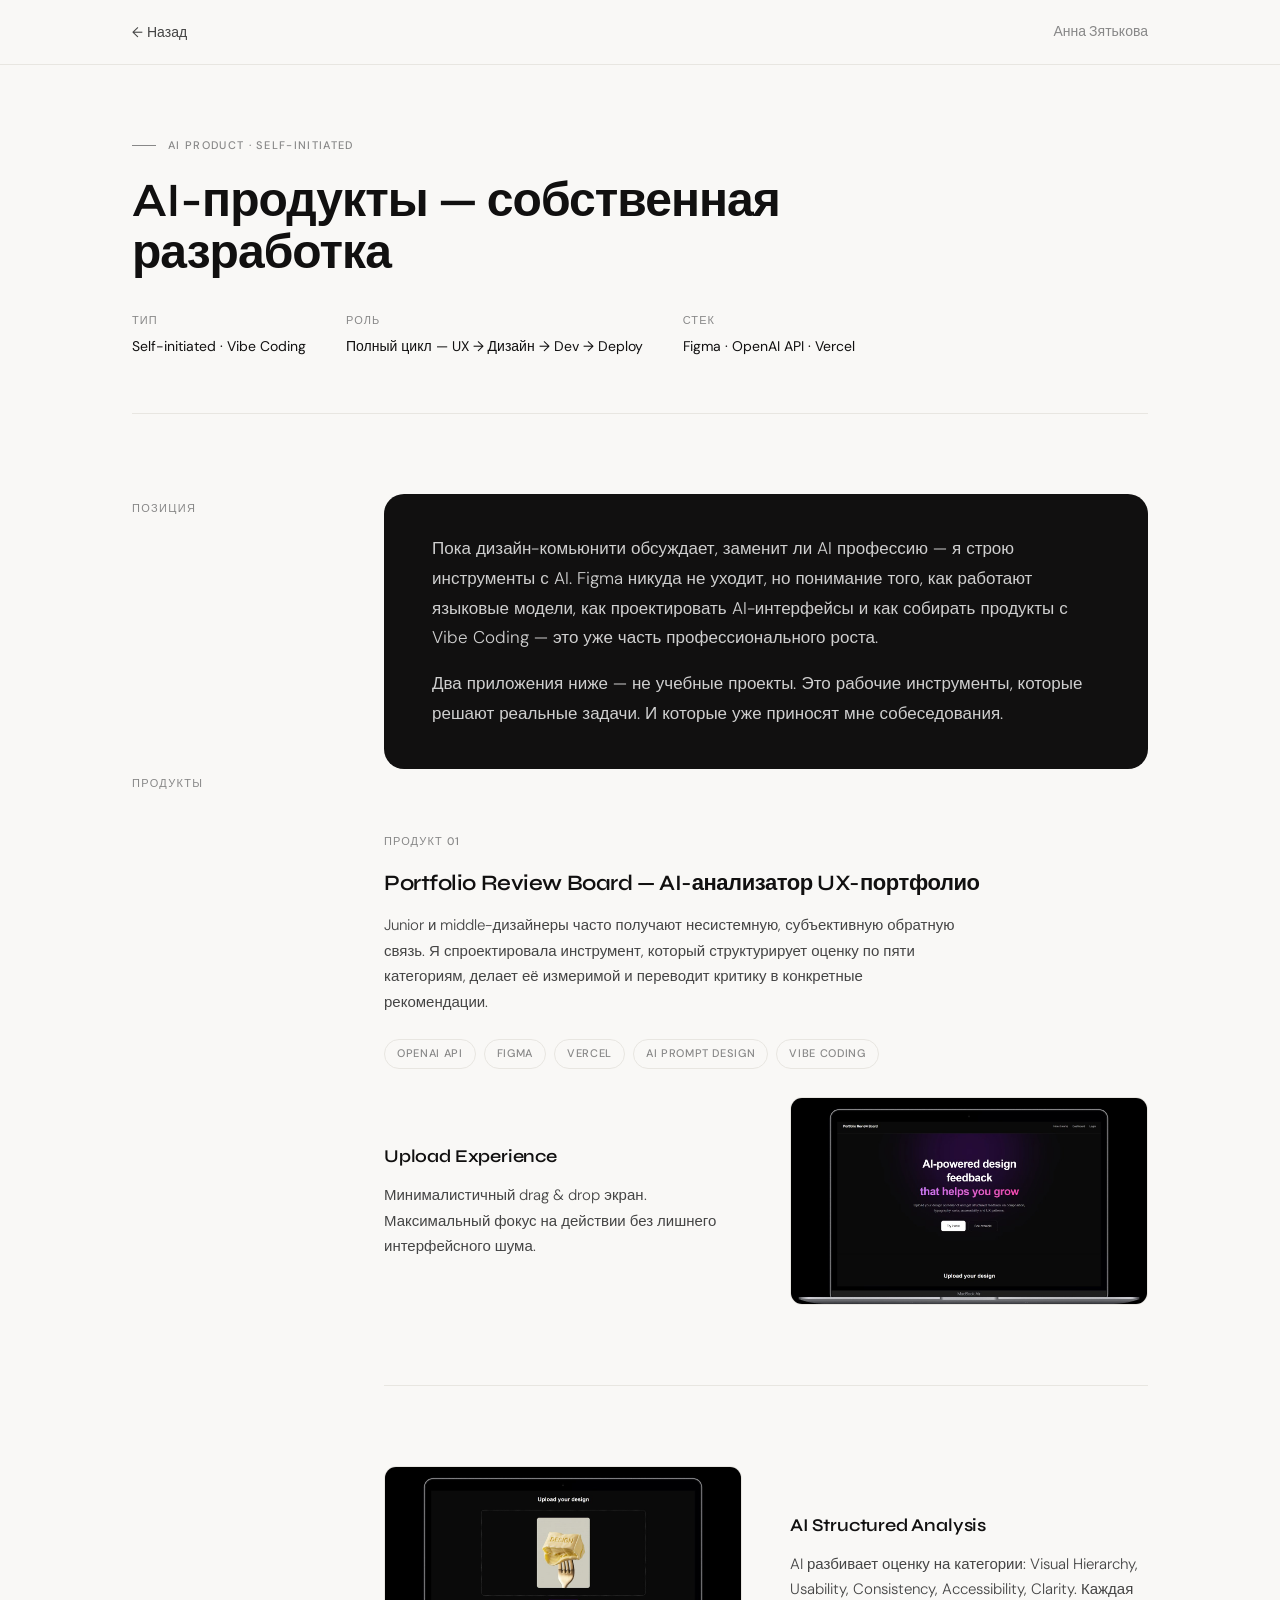
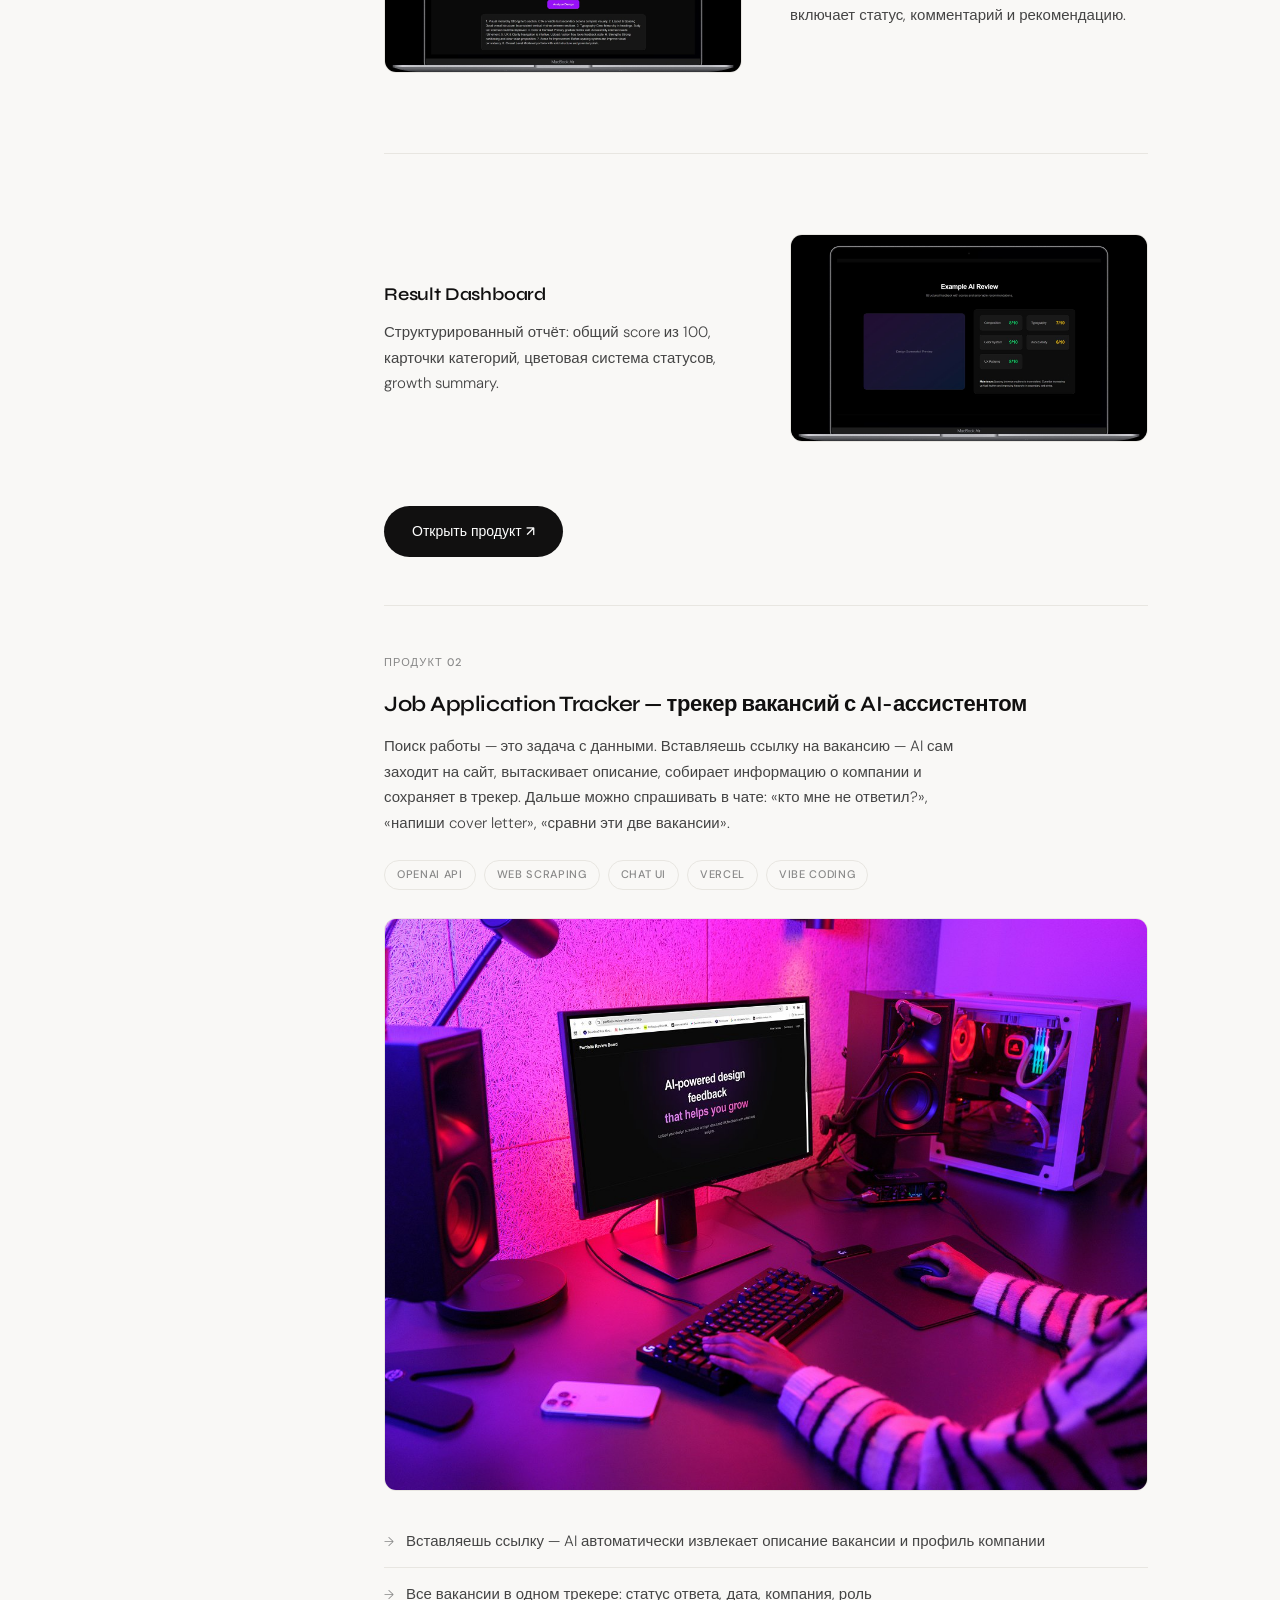
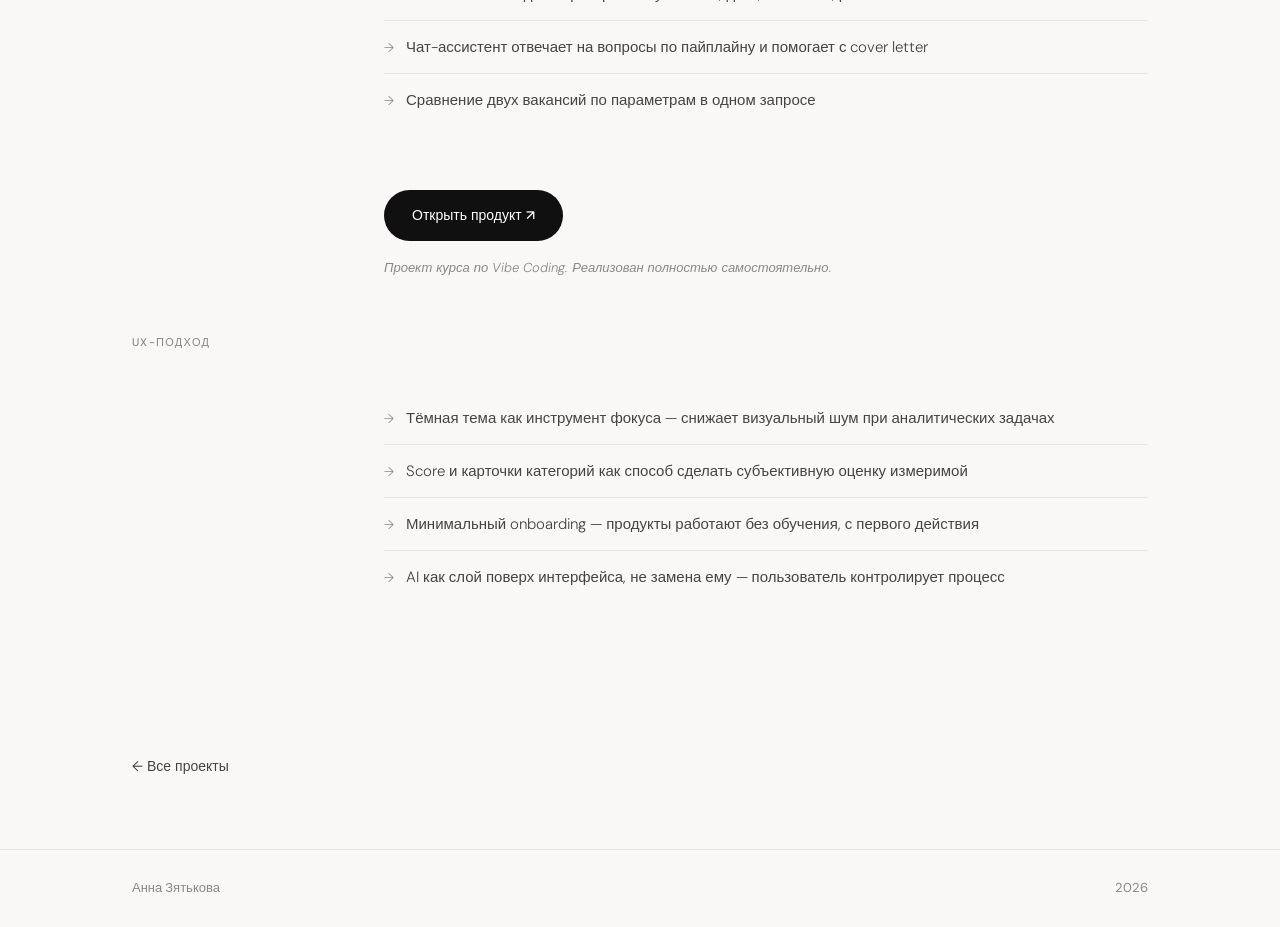
==== commit 72451958: "feat: add CRM case, search-by-services section, AI page refresh - crm.html: new case — CRM redesign " ====
--- a/ai-portfolio.html
+++ b/ai-portfolio.html
@@ -3,16 +3,59 @@
 <head>
 <meta charset="UTF-8">
 <meta name="viewport" content="width=device-width, initial-scale=1.0">
-<title>Portfolio Review Board — AI-инструмент · Анна Зятькова</title>
-<meta name="description" content="Кейс: AI-инструмент для структурированной UX-критики дизайн-портфолио. Полный цикл — UX, дизайн, разработка, деплой.">
-<meta property="og:title" content="Portfolio Review Board — AI UX Critique Tool">
-<meta property="og:description" content="AI-приложение с OpenAI API, авторизацией и базой данных. Разработано с Vibe Coding.">
+<title>AI-продукты — собственная разработка · Анна Зятькова</title>
+<meta name="description" content="Два AI-приложения собственной разработки: анализатор UX-портфолио и трекер вакансий с чат-ассистентом. Полный цикл — UX, дизайн, разработка, деплой.">
+<meta property="og:title" content="AI-продукты — собственная разработка">
+<meta property="og:description" content="Дизайнер, который строит с AI — не ждёт, пока AI придёт в профессию.">
 <meta property="og:image" content="https://product-designer-portfolio-gamma.vercel.app/assets/hero.jpg">
 <link rel="stylesheet" href="css/style.css">
 <style>
+.pov-block {
+  background: var(--ink);
+  border-radius: 20px;
+  padding: 40px 48px;
+}
+.pov-block p {
+  font-size: 17px !important;
+  line-height: 1.75 !important;
+  color: rgba(255,255,255,0.8) !important;
+  font-weight: 300 !important;
+  margin-bottom: 0 !important;
+}
+.pov-block p + p { margin-top: 16px !important; }
+
+.product-block {
+  padding: 48px 0;
+  border-top: 1px solid var(--border);
+}
+.product-block:first-child { border-top: none; padding-top: 0; }
+
+.product-num {
+  font-size: 11px; font-weight: 500; letter-spacing: 0.1em;
+  text-transform: uppercase; color: var(--ink-tertiary); margin-bottom: 16px;
+}
+.product-title {
+  font-family: var(--font-display); font-size: 22px; font-weight: 600;
+  letter-spacing: -0.02em; margin-bottom: 12px; color: var(--ink);
+}
+.product-desc {
+  font-size: 15px; line-height: 1.7; color: var(--ink-secondary);
+  font-weight: 300; margin-bottom: 24px; max-width: 580px;
+}
+.tech-row { display: flex; flex-wrap: wrap; gap: 8px; margin-bottom: 28px; }
+.tech-tag {
+  font-size: 11px; font-weight: 500; letter-spacing: 0.06em;
+  text-transform: uppercase; color: var(--ink-tertiary);
+  background: var(--bg); border: 1px solid var(--border);
+  padding: 5px 12px; border-radius: var(--radius-sm);
+}
 .case-note {
   font-size: 13px !important; color: var(--ink-tertiary) !important;
   font-style: italic; margin-top: 16px !important;
+}
+@media (max-width: 768px) {
+  .pov-block { padding: 28px 24px; }
+  .pov-block p { font-size: 15px !important; }
 }
 </style>
 </head>
@@ -31,8 +74,8 @@
 <div class="wrap">
 
   <div class="case-header">
-    <p class="case-label fade-1">AI Product · Case Study</p>
-    <h1 class="fade-2">Portfolio Review Board — AI-инструмент для UX-критики</h1>
+    <p class="case-label fade-1">AI Product · Self-initiated</p>
+    <h1 class="fade-2">AI-продукты — собственная разработка</h1>
     <div class="case-meta-row fade-3">
       <div class="case-meta-item">
         <span class="case-meta-label">Тип</span>
@@ -49,76 +92,96 @@
     </div>
   </div>
 
-  <div class="hero-image">
-    <img src="assets/hero.jpg" alt="Portfolio Review Board" loading="lazy">
-  </div>
-
   <div class="case-content">
 
     <div class="case-section">
-      <div class="section-label">Контекст</div>
+      <div class="section-label">Позиция</div>
       <div class="section-body">
-        <p>Junior и middle-дизайнеры часто получают несистемную, субъективную обратную связь. Фидбек зависит от ревьюера, не масштабируется и редко превращается в понятный план роста.</p>
-        <p>Я спроектировала AI-инструмент, который структурирует UX-оценку, делает её измеримой и переводит критику в систему развития.</p>
+        <div class="pov-block">
+          <p>Пока дизайн-комьюнити обсуждает, заменит ли AI профессию — я строю инструменты с AI. Figma никуда не уходит, но понимание того, как работают языковые модели, как проектировать AI-интерфейсы и как собирать продукты с Vibe Coding — это уже часть профессионального роста.</p>
+          <p>Два приложения ниже — не учебные проекты. Это рабочие инструменты, которые решают реальные задачи. И которые уже приносят мне собеседования.</p>
+        </div>
       </div>
     </div>
 
     <div class="case-section">
-      <div class="section-label">Роль</div>
+      <div class="section-label">Продукты</div>
       <div class="section-body">
-        <p>Полный цикл разработки продукта: исследование проблемы, UX-архитектура, UI-дизайн, проектирование логики анализа, работа с OpenAI API, реализация интерфейса, деплой.</p>
-        <div class="role-tags">
-          <span class="role-tag">UX Research</span>
-          <span class="role-tag">Product Architecture</span>
-          <span class="role-tag">User Flow</span>
-          <span class="role-tag">UI Design</span>
-          <span class="role-tag">AI Prompt Design</span>
-          <span class="role-tag">Frontend</span>
-          <span class="role-tag">Deployment</span>
+
+        <div class="product-block">
+          <div class="product-num">Продукт 01</div>
+          <div class="product-title">Portfolio Review Board — AI-анализатор UX-портфолио</div>
+          <div class="product-desc">Junior и middle-дизайнеры часто получают несистемную, субъективную обратную связь. Я спроектировала инструмент, который структурирует оценку по пяти категориям, делает её измеримой и переводит критику в конкретные рекомендации.</div>
+          <div class="tech-row">
+            <span class="tech-tag">OpenAI API</span>
+            <span class="tech-tag">Figma</span>
+            <span class="tech-tag">Vercel</span>
+            <span class="tech-tag">AI Prompt Design</span>
+            <span class="tech-tag">Vibe Coding</span>
+          </div>
+
+          <div class="split-row" style="margin-top:0;">
+            <div class="split-text">
+              <h3>Upload Experience</h3>
+              <p>Минималистичный drag & drop экран. Максимальный фокус на действии без лишнего интерфейсного шума.</p>
+            </div>
+            <div class="split-img">
+              <img src="assets/upload.jpg" alt="Upload Screen" loading="lazy">
+            </div>
+          </div>
+
+          <div class="split-row reverse">
+            <div class="split-text">
+              <h3>AI Structured Analysis</h3>
+              <p>AI разбивает оценку на категории: Visual Hierarchy, Usability, Consistency, Accessibility, Clarity. Каждая включает статус, комментарий и рекомендацию.</p>
+            </div>
+            <div class="split-img">
+              <img src="assets/analysis.jpg" alt="AI Analysis" loading="lazy">
+            </div>
+          </div>
+
+          <div class="split-row">
+            <div class="split-text">
+              <h3>Result Dashboard</h3>
+              <p>Структурированный отчёт: общий score из 100, карточки категорий, цветовая система статусов, growth summary.</p>
+            </div>
+            <div class="split-img">
+              <img src="assets/dashboard.jpg" alt="Result Dashboard" loading="lazy">
+            </div>
+          </div>
+
+          <div style="margin-top:32px;">
+            <a href="https://portfolio-review-sand.vercel.app/" target="_blank" rel="noopener" class="cta-btn">Открыть продукт ↗</a>
+          </div>
         </div>
-        <p class="case-note">Проект реализован полностью самостоятельно.</p>
-      </div>
-    </div>
-
-    <div class="case-section">
-      <div class="section-label">Проблема</div>
-      <div class="section-body">
-        <p>UX-фидбек хаотичен, эмоционален и не даёт измеримой картины уровня дизайна. Не существует инструмента, который разбивает оценку на категории, формирует score и показывает зону роста.</p>
-      </div>
-    </div>
-
-    <div class="case-section">
-      <div class="section-label">Решение</div>
-      <div class="section-body">
-
-        <div class="split-row">
-          <div class="split-text">
-            <h3>Upload Experience</h3>
-            <p>Минималистичный drag & drop экран. Максимальный фокус на действии без лишнего интерфейсного шума.</p>
-          </div>
-          <div class="split-img">
-            <img src="assets/upload.jpg" alt="Upload Screen" loading="lazy">
-          </div>
-        </div>
-
-        <div class="split-row reverse">
-          <div class="split-text">
-            <h3>AI Structured Analysis</h3>
-            <p>AI разбивает оценку на категории: Visual Hierarchy, Usability, Consistency, Accessibility, Clarity. Каждая категория включает статус, комментарий и конкретную рекомендацию.</p>
-          </div>
-          <div class="split-img">
-            <img src="assets/analysis.jpg" alt="AI Analysis" loading="lazy">
-          </div>
-        </div>
-
-        <div class="split-row">
-          <div class="split-text">
-            <h3>Result Interface</h3>
-            <p>Вместо длинного текста — структурированный продуктовый отчёт: общий score из 100, карточки категорий, цветовая система статусов и growth summary.</p>
-          </div>
-          <div class="split-img">
-            <img src="assets/dashboard.jpg" alt="Result Dashboard" loading="lazy">
-          </div>
+
+        <div class="product-block">
+          <div class="product-num">Продукт 02</div>
+          <div class="product-title">Job Application Tracker — трекер вакансий с AI-ассистентом</div>
+          <div class="product-desc">Поиск работы — это задача с данными. Вставляешь ссылку на вакансию — AI сам заходит на сайт, вытаскивает описание, собирает информацию о компании и сохраняет в трекер. Дальше можно спрашивать в чате: «кто мне не ответил?», «напиши cover letter», «сравни эти две вакансии».</div>
+          <div class="tech-row">
+            <span class="tech-tag">OpenAI API</span>
+            <span class="tech-tag">Web Scraping</span>
+            <span class="tech-tag">Chat UI</span>
+            <span class="tech-tag">Vercel</span>
+            <span class="tech-tag">Vibe Coding</span>
+          </div>
+
+          <div class="img-grid single">
+            <img src="assets/0001.jpg" alt="Job Application Tracker" loading="lazy">
+          </div>
+
+          <ul class="result-list light" style="margin-top:24px;">
+            <li>Вставляешь ссылку — AI автоматически извлекает описание вакансии и профиль компании</li>
+            <li>Все вакансии в одном трекере: статус ответа, дата, компания, роль</li>
+            <li>Чат-ассистент отвечает на вопросы по пайплайну и помогает с cover letter</li>
+            <li>Сравнение двух вакансий по параметрам в одном запросе</li>
+          </ul>
+
+          <div style="margin-top:32px;">
+            <a href="https://vibecoding-dusky.vercel.app" target="_blank" rel="noopener" class="cta-btn">Открыть продукт ↗</a>
+          </div>
+          <p class="case-note">Проект курса по Vibe Coding. Реализован полностью самостоятельно.</p>
         </div>
 
       </div>
@@ -128,29 +191,11 @@
       <div class="section-label">UX-подход</div>
       <div class="section-body">
         <ul class="result-list light">
-          <li>Тёмная тема как инструмент фокуса — снижает визуальный шум при анализе</li>
-          <li>Карточная система для снижения когнитивной нагрузки</li>
-          <li>Score как визуальный якорь измеримости результата</li>
-          <li>Логика: Motivation → Action → Analysis → Reflection → Repeat</li>
+          <li>Тёмная тема как инструмент фокуса — снижает визуальный шум при аналитических задачах</li>
+          <li>Score и карточки категорий как способ сделать субъективную оценку измеримой</li>
+          <li>Минимальный onboarding — продукты работают без обучения, с первого действия</li>
+          <li>AI как слой поверх интерфейса, не замена ему — пользователь контролирует процесс</li>
         </ul>
-      </div>
-    </div>
-
-    <div class="case-section">
-      <div class="section-label">Результат</div>
-      <div class="section-body">
-        <div class="result-card">
-          <div class="result-kicker">Итог проекта</div>
-          <ul class="result-list">
-            <li>Создан работающий MVP с реальным AI-анализом</li>
-            <li>Сформирован UX-фреймворк для структурированной оценки дизайна</li>
-            <li>Разработана масштабируемая структура SaaS-интерфейса</li>
-            <li>Продукт задеплоен и доступен онлайн</li>
-          </ul>
-        </div>
-        <a href="https://portfolio-review-sand.vercel.app/" target="_blank" rel="noopener" class="cta-btn">
-          Открыть продукт ↗
-        </a>
       </div>
     </div>
 
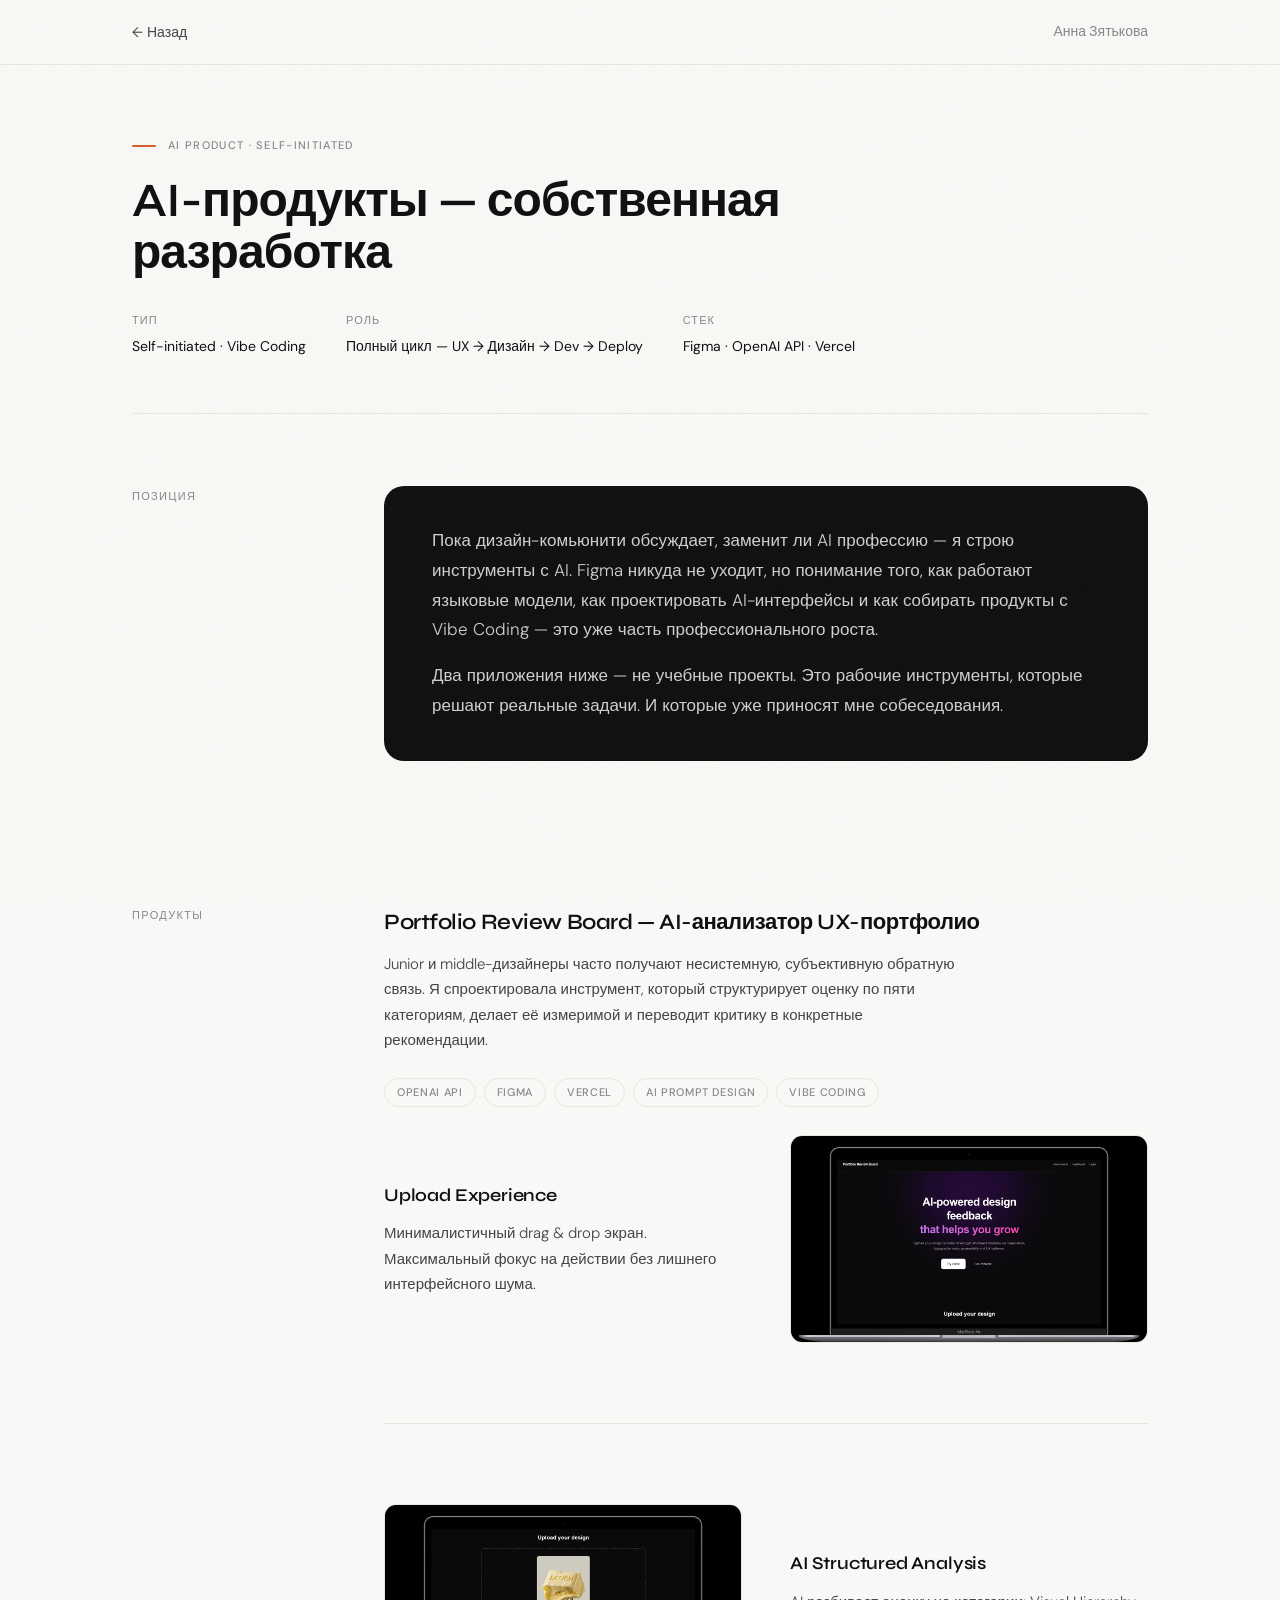
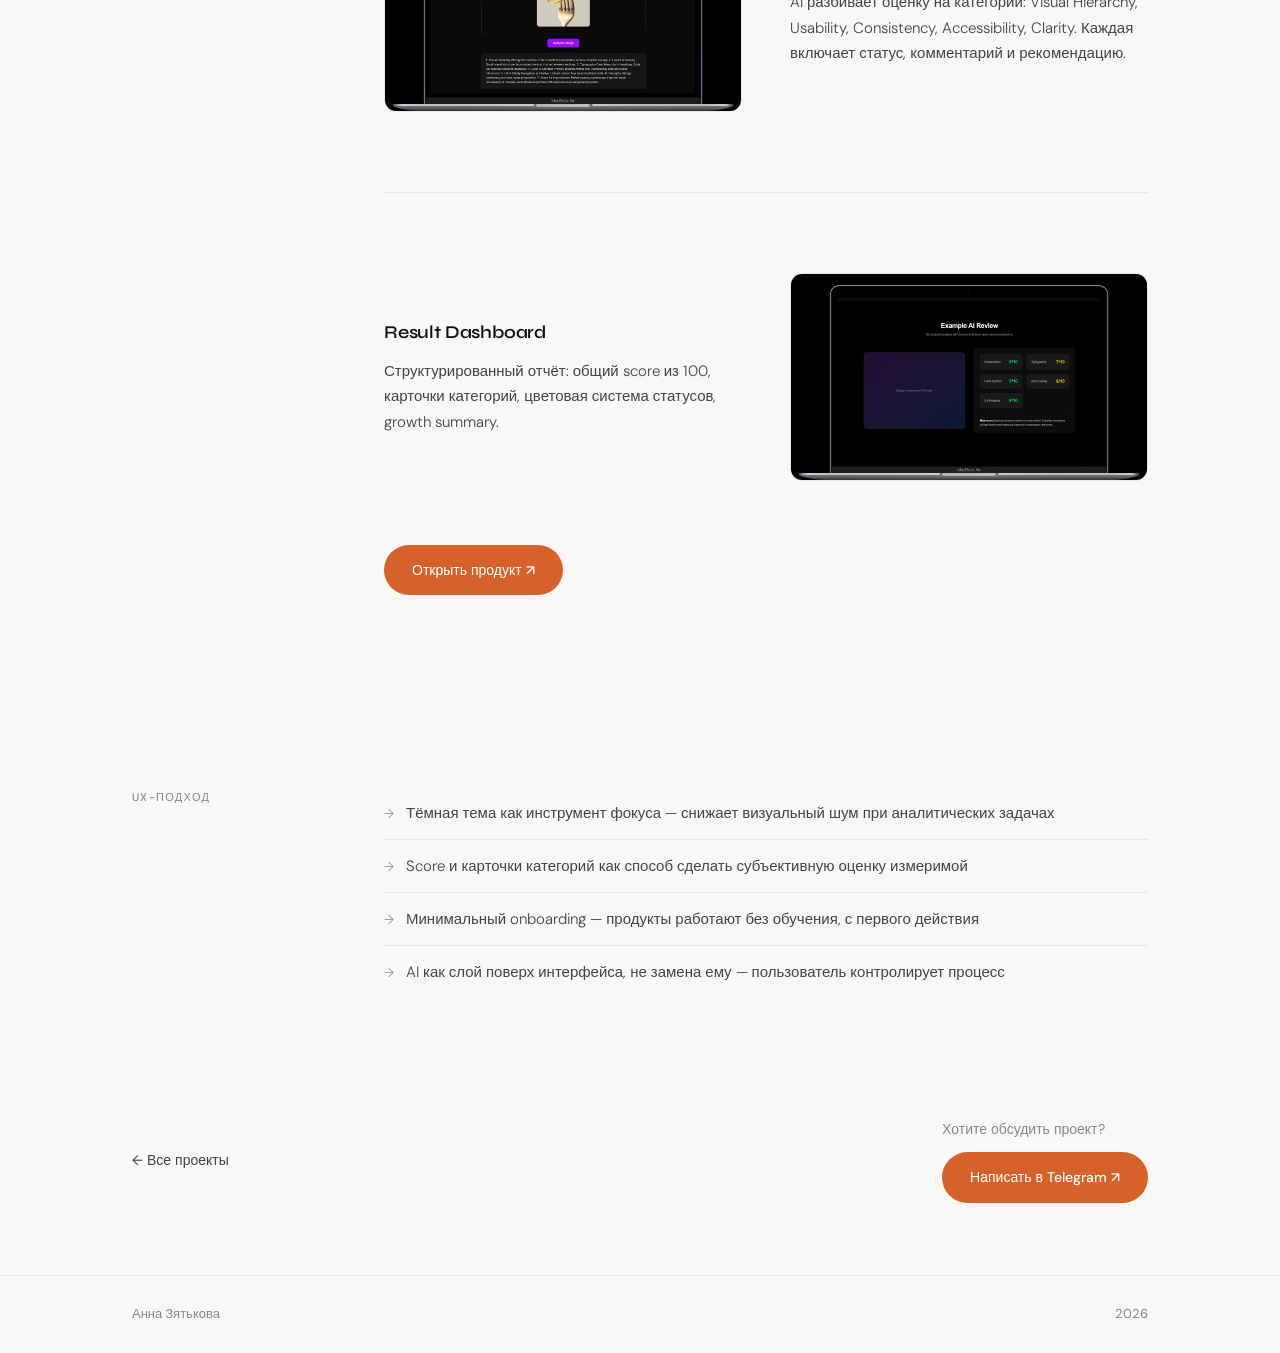
==== commit 80aabda9: "UI polish: accent color, layout fix, CTA footers, remove Product 02 - css/style.css: accent color #D" ====
--- a/ai-portfolio.html
+++ b/ai-portfolio.html
@@ -109,7 +109,6 @@
       <div class="section-body">
 
         <div class="product-block">
-          <div class="product-num">Продукт 01</div>
           <div class="product-title">Portfolio Review Board — AI-анализатор UX-портфолио</div>
           <div class="product-desc">Junior и middle-дизайнеры часто получают несистемную, субъективную обратную связь. Я спроектировала инструмент, который структурирует оценку по пяти категориям, делает её измеримой и переводит критику в конкретные рекомендации.</div>
           <div class="tech-row">
@@ -155,34 +154,6 @@
           </div>
         </div>
 
-        <div class="product-block">
-          <div class="product-num">Продукт 02</div>
-          <div class="product-title">Job Application Tracker — трекер вакансий с AI-ассистентом</div>
-          <div class="product-desc">Поиск работы — это задача с данными. Вставляешь ссылку на вакансию — AI сам заходит на сайт, вытаскивает описание, собирает информацию о компании и сохраняет в трекер. Дальше можно спрашивать в чате: «кто мне не ответил?», «напиши cover letter», «сравни эти две вакансии».</div>
-          <div class="tech-row">
-            <span class="tech-tag">OpenAI API</span>
-            <span class="tech-tag">Web Scraping</span>
-            <span class="tech-tag">Chat UI</span>
-            <span class="tech-tag">Vercel</span>
-            <span class="tech-tag">Vibe Coding</span>
-          </div>
-
-          <div class="img-grid single">
-            <img src="assets/0001.jpg" alt="Job Application Tracker" loading="lazy">
-          </div>
-
-          <ul class="result-list light" style="margin-top:24px;">
-            <li>Вставляешь ссылку — AI автоматически извлекает описание вакансии и профиль компании</li>
-            <li>Все вакансии в одном трекере: статус ответа, дата, компания, роль</li>
-            <li>Чат-ассистент отвечает на вопросы по пайплайну и помогает с cover letter</li>
-            <li>Сравнение двух вакансий по параметрам в одном запросе</li>
-          </ul>
-
-          <div style="margin-top:32px;">
-            <a href="https://vibecoding-dusky.vercel.app" target="_blank" rel="noopener" class="cta-btn">Открыть продукт ↗</a>
-          </div>
-          <p class="case-note">Проект курса по Vibe Coding. Реализован полностью самостоятельно.</p>
-        </div>
 
       </div>
     </div>
@@ -201,7 +172,13 @@
 
   </div>
 
-  <a href="index.html" class="back-btn">← Все проекты</a>
+  <div class="case-footer">
+    <a href="index.html" class="back-btn">← Все проекты</a>
+    <div>
+      <p style="font-size:14px;color:var(--ink-tertiary);margin-bottom:12px;">Хотите обсудить проект?</p>
+      <a href="https://t.me/Avoktaiz" target="_blank" rel="noopener" class="cta-btn" style="margin-top:0;">Написать в Telegram ↗</a>
+    </div>
+  </div>
 
 </div>
 </main>
@@ -217,3 +194,4 @@
 
 </body>
 </html>
+                                                                                                                                                                                                                                                                                                                                                                                                                                                                                                                                                                                                                                                                                                                                                                                                                                                                                                                                                                                                                                                                                                                                                                                                                                                                                                                                                                                                                                                                                                                                                                                                                                                                                                                                                                                                                                                                                                                                                                                                                                         
--- a/css/style.css
+++ b/css/style.css
@@ -17,6 +17,8 @@
   --ink-tertiary:  #888888;
   --border:        #E8E6E1;
   --card-hover:    #F2F1EE;
+  --accent:        #D4622A;
+  --accent-soft:   rgba(212, 98, 42, 0.08);
 
   --font-display: 'Syne', sans-serif;
   --font-body:    'DM Sans', sans-serif;
@@ -29,13 +31,25 @@
 html { scroll-behavior: smooth; }
 body {
   font-family: var(--font-body);
-  background: var(--bg);
+  background-color: var(--bg);
   color: var(--ink);
   font-size: 16px;
   line-height: 1.6;
   -webkit-font-smoothing: antialiased;
   min-height: 100vh;
 }
+
+/* Subtle grain texture */
+body::after {
+  content: '';
+  position: fixed; inset: 0;
+  background-image: url("data:image/svg+xml,%3Csvg xmlns='http://www.w3.org/2000/svg' width='300' height='300'%3E%3Cfilter id='n'%3E%3CfeTurbulence type='fractalNoise' baseFrequency='0.72' numOctaves='4' stitchTiles='stitch'/%3E%3C/filter%3E%3Crect width='300' height='300' filter='url(%23n)'/%3E%3C/svg%3E");
+  background-size: 300px 300px;
+  opacity: 0.022;
+  pointer-events: none;
+  z-index: 9998;
+}
+
 .wrap {
   width: 100%;
   max-width: var(--max-w);
@@ -101,7 +115,8 @@
   margin-bottom: 20px; display: flex; align-items: center; gap: 12px;
 }
 .case-label::before {
-  content: ''; display: block; width: 24px; height: 1px; background: var(--ink-tertiary);
+  content: ''; display: block; width: 24px; height: 2px;
+  background: var(--accent); border-radius: 2px;
 }
 .case-header h1 {
   font-family: var(--font-display); font-size: clamp(30px, 4vw, 48px);
@@ -117,24 +132,28 @@
 .case-meta-value { font-size: 14px; color: var(--ink); }
 
 /* Two-column case content */
-.case-content { padding: 80px 0; }
+.case-content { padding: 0; }
+
+/* FIX: spacing lives on the section, so label + body start aligned */
 .case-section {
   display: grid;
   grid-template-columns: 180px 1fr;
   gap: 0 72px;
-}
+  padding-top: 64px;
+}
+.case-content > .case-section:first-child { padding-top: 72px; }
+
 .section-label {
   font-size: 11px; font-weight: 500; letter-spacing: 0.12em;
   text-transform: uppercase; color: var(--ink-tertiary);
-  padding-top: 6px; position: sticky; top: 80px; align-self: start;
+  position: sticky; top: 80px; align-self: start;
+  padding-top: 2px;
 }
 .section-body {
-  padding-top: 64px;
-  padding-bottom: 80px;
+  padding-bottom: 64px;
   border-bottom: 1px solid var(--border);
 }
-.case-content > .case-section:first-child .section-body { padding-top: 0; }
-.section-body:last-child { border-bottom: none; padding-bottom: 0; }
+.section-body:last-child { border-bottom: none; padding-bottom: 80px; }
 
 /* Section body typography */
 .section-body p {
@@ -153,7 +172,9 @@
   font-size: 12px; font-weight: 500; color: var(--ink);
   background: var(--surface); border: 1px solid var(--border);
   padding: 6px 14px; border-radius: var(--radius-sm);
-}
+  transition: all 0.15s;
+}
+.role-tag:hover { border-color: var(--accent); color: var(--accent); }
 
 /* Result card */
 .result-card {
@@ -172,7 +193,7 @@
 .result-list li:last-child { border-bottom: none; }
 .result-list li::before { content: '→'; color: rgba(255,255,255,0.3); font-size: 13px; flex-shrink: 0; }
 
-/* Light result list (for non-dark cards) */
+/* Light result list */
 .result-list.light li { color: var(--ink-secondary); border-bottom-color: var(--border); }
 .result-list.light li::before { color: var(--ink-tertiary); }
 
@@ -180,25 +201,32 @@
 .back-btn {
   display: inline-flex; align-items: center; gap: 8px;
   font-size: 14px; color: var(--ink-secondary); text-decoration: none;
-  margin: 72px 0; transition: color 0.2s;
+  margin-top: 72px; margin-bottom: 16px; transition: color 0.2s;
 }
 .back-btn:hover { color: var(--ink); }
 
-/* CTA button */
+/* Case footer CTA strip */
+.case-footer {
+  display: flex; align-items: center; justify-content: space-between;
+  padding: 40px 0 72px; flex-wrap: wrap; gap: 16px;
+}
+.case-footer .back-btn { margin: 0; }
+
+/* CTA button — accent colour */
 .cta-btn {
   display: inline-flex; align-items: center; gap: 8px;
   margin-top: 32px; padding: 14px 28px;
-  background: var(--ink); color: #fff;
+  background: var(--accent); color: #fff;
   font-family: var(--font-body); font-size: 14px; font-weight: 500;
   border-radius: var(--radius-sm); text-decoration: none;
   transition: opacity 0.2s, transform 0.2s;
 }
-.cta-btn:hover { opacity: 0.85; transform: translateY(-1px); }
+.cta-btn:hover { opacity: 0.88; transform: translateY(-1px); }
 .result-card .cta-btn {
   background: rgba(255,255,255,0.1); border: 1px solid rgba(255,255,255,0.2);
   color: #fff; margin-top: 32px;
 }
-.result-card .cta-btn:hover { background: rgba(255,255,255,0.15); }
+.result-card .cta-btn:hover { background: rgba(255,255,255,0.18); }
 
 /* Image helpers */
 .img-grid { display: grid; grid-template-columns: repeat(3, 1fr); gap: 12px; margin: 24px 0; }
@@ -251,8 +279,10 @@
 
 /* ── RESPONSIVE ── */
 @media (max-width: 860px) {
-  .case-section { grid-template-columns: 1fr; gap: 0; }
+  .case-section { grid-template-columns: 1fr; gap: 0; padding-top: 48px; }
+  .case-content > .case-section:first-child { padding-top: 48px; }
   .section-label { position: static; margin-bottom: 12px; }
+  .section-body { padding-bottom: 48px; }
   .img-grid { grid-template-columns: 1fr; }
   .result-card { padding: 28px 24px; }
   .split-row { grid-template-columns: 1fr; }
@@ -262,4 +292,5 @@
   .wrap { padding: 0 20px; }
   .case-meta-row { gap: 20px; }
   .footer-inner { flex-direction: column; gap: 8px; text-align: center; }
-}
+  .case-footer { flex-direction: column; align-items: flex-start; }
+}
